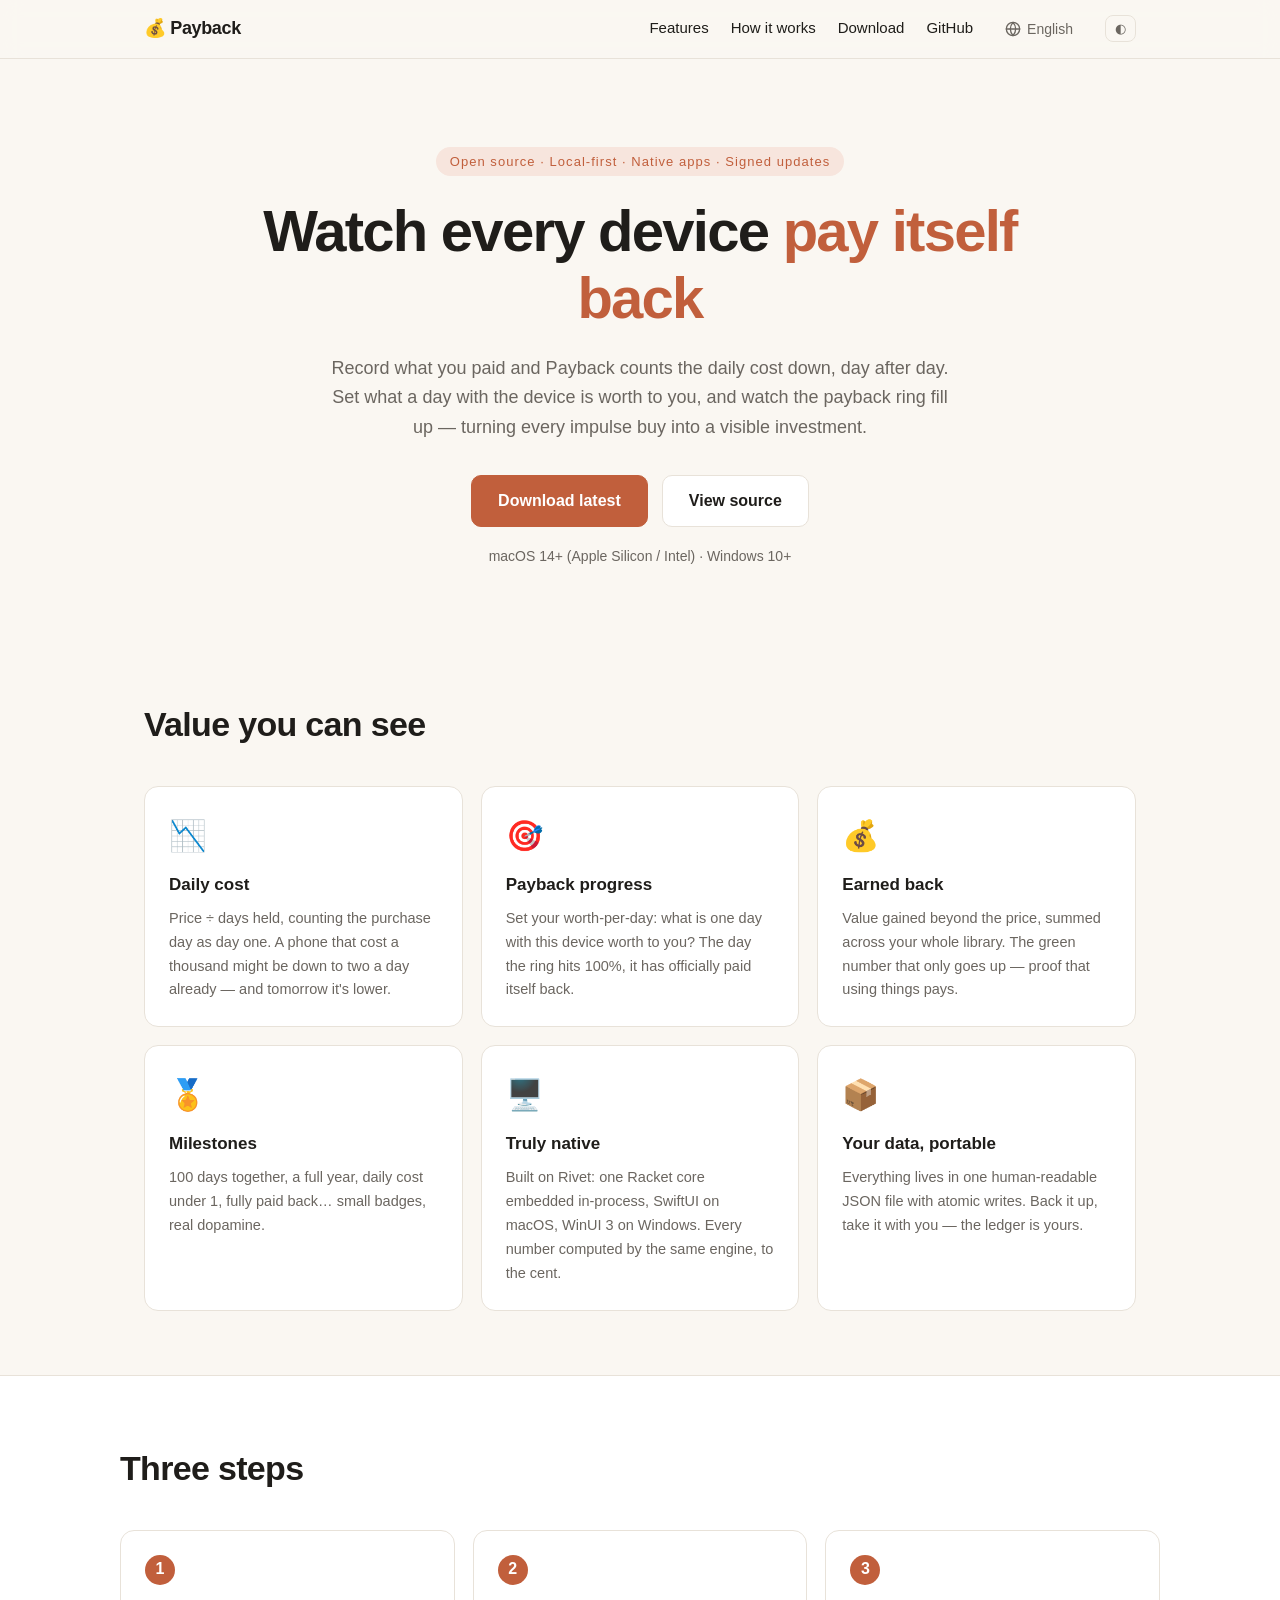
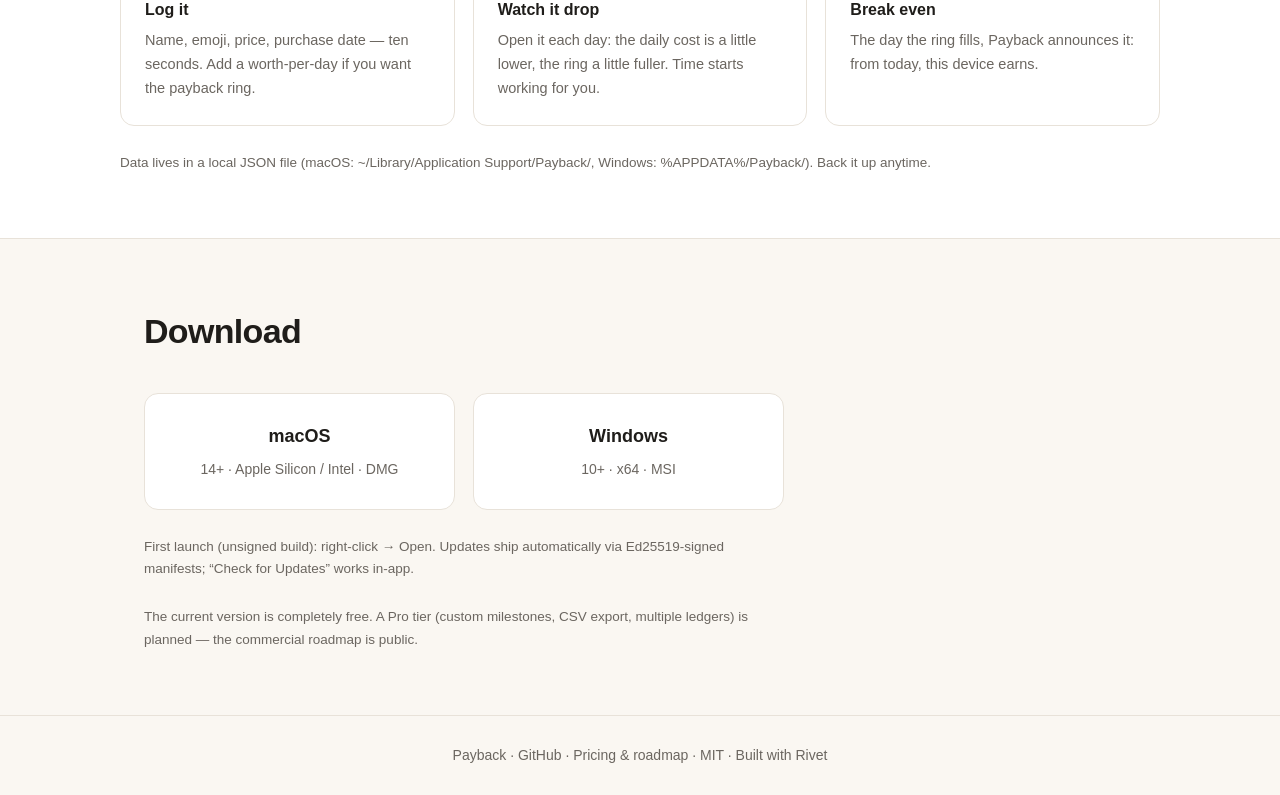
==== site/index.html @ 25729777 "Site: manual light/dark theme toggle with localStorage memory System preference remains the default " ====
<!DOCTYPE html>
<html lang="zh">
<head>
<meta charset="utf-8">
<meta name="viewport" content="width=device-width, initial-scale=1">
<title>Payback — 每一台设备，都在一天天回本</title>
<meta name="description" content="Payback: 记下购买价格，看着每日使用成本一天天降低；设定心理价位，看回本进度走满。macOS 与 Windows 原生应用。">
<script>
  (function () {
    var t = localStorage.getItem('payback-theme');
    if (!t) t = matchMedia('(prefers-color-scheme: dark)').matches ? 'dark' : 'light';
    document.documentElement.dataset.theme = t;
  })();
</script>
<link rel="stylesheet" href="styles.css">
</head>
<body>
<header class="nav">
  <div class="nav-inner">
    <a class="brand" href="#">Payback</a>
    <nav class="nav-links">
      <a href="#features" data-i18n="nav.features">功能</a>
      <a href="#how" data-i18n="nav.how">怎么用</a>
      <a href="#download" data-i18n="nav.download">下载</a>
      <a href="https://github.com/turinglambdaai/payback" data-i18n="nav.github">GitHub</a>
      <div class="lang-dropdown-wrapper">
        <button class="lang-btn" type="button" onclick="void 0" aria-label="Switch language">
          <svg width="16" height="16" viewBox="0 0 24 24" fill="none" stroke="currentColor" stroke-width="2" stroke-linecap="round" stroke-linejoin="round"><circle cx="12" cy="12" r="10"></circle><line x1="2" y1="12" x2="22" y2="12"></line><path d="M12 2a15.3 15.3 0 0 1 4 10 15.3 15.3 0 0 1-4 10 15.3 15.3 0 0 1-4-10 15.3 15.3 0 0 1 4-10z"></path></svg>
          <span id="current-lang-label">English</span>
        </button>
        <ul class="lang-menu">
          <li onclick="setLanguage('en')">English</li>
          <li onclick="setLanguage('zh')">简体中文</li>
        </ul>
      </div>
      <button class="theme-btn" id="theme-btn" type="button" aria-label="Toggle theme">◐</button>
    </nav>
  </div>
</header>

<main>
  <section class="hero">
    <p class="eyebrow" data-i18n="hero.eyebrow">开源 · 本地优先 · 原生应用 · 签名自动更新</p>
    <h1><span data-i18n="hero.h1a">每一台设备，</span><span class="accent" data-i18n="hero.h1b">都在一天天回本</span></h1>
    <p class="sub" data-i18n="hero.sub">记下购买价格，Payback 帮你算每日使用成本——一天比一天便宜。再设定「这台设备一天值多少钱」的心理价位，回本进度条就会一天天走满。把每一次剁手，都变成一笔看得见的投资。</p>
    <div class="hero-actions">
      <a class="btn btn-primary" href="https://github.com/turinglambdaai/payback/releases/latest" data-i18n="hero.download">下载最新版</a>
      <a class="btn" href="https://github.com/turinglambdaai/payback" data-i18n="hero.source">查看源码</a>
    </div>
    <p class="platforms" data-i18n="hero.platforms">macOS 14+（Apple Silicon / Intel）· Windows 10+</p>
  </section>

  <section id="features" class="section">
    <h2 data-i18n="features.title">越用越赚，看得见的数字</h2>
    <div class="grid">
      <div class="card">
        <div class="card-icon">📉</div>
        <h3 data-i18n="f1.title">每日成本</h3>
        <p data-i18n="f1.body">价格 ÷ 持有天数，购买当天就算第一天。买来一年的千元机，今天可能只要每天两块钱——而且明天更低。</p>
      </div>
      <div class="card">
        <div class="card-icon">🎯</div>
        <h3 data-i18n="f2.title">回本进度</h3>
        <p data-i18n="f2.body">设定你的心理价位：这台设备一天值多少钱？进度环走到 100% 的那一天，它就正式回本了。</p>
      </div>
      <div class="card">
        <div class="card-icon">💰</div>
        <h3 data-i18n="f3.title">已赚回</h3>
        <p data-i18n="f3.body">全部设备超出价格的价值加在一起。库房页面里这个绿色数字只增不减——越用越赚的直观证据。</p>
      </div>
      <div class="card">
        <div class="card-icon">🏅</div>
        <h3 data-i18n="f4.title">里程碑</h3>
        <p data-i18n="f4.body">百日纪念、陪伴一整年、日均低于 1 元、完全回本……小小的成就徽章，真实的 dopamine。</p>
      </div>
      <div class="card">
        <div class="card-icon">🖥️</div>
        <h3 data-i18n="f5.title">真原生</h3>
        <p data-i18n="f5.body">基于 Rivet：一份 Racket 核心嵌入进程内，macOS 是 SwiftUI，Windows 是 WinUI 3。所有数字一个引擎计算，分毫不差。</p>
      </div>
      <div class="card">
        <div class="card-icon">📦</div>
        <h3 data-i18n="f6.title">数据可带走</h3>
        <p data-i18n="f6.body">全部数据是一个人类可读的 JSON 文件，原子写入、随手备份。你的账本永远是你的。</p>
      </div>
    </div>
  </section>

  <section id="how" class="section alt">
    <h2 data-i18n="how.title">三步开始</h2>
    <div class="steps">
      <div class="step"><span class="step-num">1</span><h3 data-i18n="s1.title">记一笔</h3><p data-i18n="s1.body">设备名、emoji、价格、购买日期，十秒钟记完。想用回本进度就再填一个心理价位。</p></div>
      <div class="step"><span class="step-num">2</span><h3 data-i18n="s2.title">看着它降</h3><p data-i18n="s2.body">每天打开看一眼：每日成本又低了一点，进度环又走了一格。时间开始为你工作。</p></div>
      <div class="step"><span class="step-num">3</span><h3 data-i18n="s3.title">等它回本</h3><p data-i18n="s3.body">进度走满的那一刻，Payback 替你宣布：这台设备，从今天起每天都在赚。</p></div>
    </div>
    <p class="note" data-i18n="how.note">数据存在本机 JSON 文件里（macOS: ~/Library/Application Support/Payback/，Windows: %APPDATA%/Payback/），随时可以备份带走。</p>
  </section>

  <section id="download" class="section">
    <h2 data-i18n="download.title">下载</h2>
    <div class="dl-grid">
      <a class="dl-card" href="https://github.com/turinglambdaai/payback/releases/latest">
        <h3>macOS</h3>
        <p data-i18n="dl.mac">14+ · Apple Silicon / Intel · DMG</p>
      </a>
      <a class="dl-card" href="https://github.com/turinglambdaai/payback/releases/latest">
        <h3>Windows</h3>
        <p data-i18n="dl.win">10+ · x64 · MSI</p>
      </a>
    </div>
    <p class="note" data-i18n="download.note">首次启动（未公证构建）：右键 → 打开。更新通过 Ed25519 签名清单自动推送，应用内「检查更新」随时可用。</p>
    <p class="note pricing-note" data-i18n="download.pricing">当前版本完全免费。Pro 版（自定义里程碑、CSV 导出、多账本）规划中——<a href="https://github.com/turinglambdaai/payback/blob/main/PRICING.md">商业路径</a>公开可查。</p>
  </section>
</main>

<footer class="footer">
  <p>Payback · <a href="https://github.com/turinglambdaai/payback">GitHub</a> · <a href="https://github.com/turinglambdaai/payback/blob/main/PRICING.md" data-i18n="footer.pricing">定价与商业路径</a> · MIT · <span data-i18n="footer.built">基于 Rivet 构建</span></p>
</footer>

<script>
(function () {
  var zh = {
    "nav.features": "功能", "nav.how": "怎么用", "nav.download": "下载", "nav.github": "GitHub",
    "hero.eyebrow": "开源 · 本地优先 · 原生应用 · 签名自动更新",
    "hero.h1a": "每一台设备，", "hero.h1b": "都在一天天回本",
    "hero.sub": "记下购买价格，Payback 帮你算每日使用成本——一天比一天便宜。再设定「这台设备一天值多少钱」的心理价位，回本进度条就会一天天走满。把每一次剁手，都变成一笔看得见的投资。",
    "hero.download": "下载最新版", "hero.source": "查看源码",
    "hero.platforms": "macOS 14+（Apple Silicon / Intel）· Windows 10+",
    "features.title": "越用越赚，看得见的数字",
    "f1.title": "每日成本", "f1.body": "价格 ÷ 持有天数，购买当天就算第一天。买来一年的千元机，今天可能只要每天两块钱——而且明天更低。",
    "f2.title": "回本进度", "f2.body": "设定你的心理价位：这台设备一天值多少钱？进度环走到 100% 的那一天，它就正式回本了。",
    "f3.title": "已赚回", "f3.body": "全部设备超出价格的价值加在一起。库房页面里这个绿色数字只增不减——越用越赚的直观证据。",
    "f4.title": "里程碑", "f4.body": "百日纪念、陪伴一整年、日均低于 1 元、完全回本……小小的成就徽章，真实的 dopamine。",
    "f5.title": "真原生", "f5.body": "基于 Rivet：一份 Racket 核心嵌入进程内，macOS 是 SwiftUI，Windows 是 WinUI 3。所有数字一个引擎计算，分毫不差。",
    "f6.title": "数据可带走", "f6.body": "全部数据是一个人类可读的 JSON 文件，原子写入、随手备份。你的账本永远是你的。",
    "how.title": "三步开始",
    "s1.title": "记一笔", "s1.body": "设备名、emoji、价格、购买日期，十秒钟记完。想用回本进度就再填一个心理价位。",
    "s2.title": "看着它降", "s2.body": "每天打开看一眼：每日成本又低了一点，进度环又走了一格。时间开始为你工作。",
    "s3.title": "等它回本", "s3.body": "进度走满的那一刻，Payback 替你宣布：这台设备，从今天起每天都在赚。",
    "how.note": "数据存在本机 JSON 文件里（macOS: ~/Library/Application Support/Payback/，Windows: %APPDATA%/Payback/），随时可以备份带走。",
    "download.title": "下载",
    "dl.mac": "14+ · Apple Silicon / Intel · DMG",
    "dl.win": "10+ · x64 · MSI",
    "download.note": "首次启动（未公证构建）：右键 → 打开。更新通过 Ed25519 签名清单自动推送，应用内「检查更新」随时可用。",
    "download.pricing": "当前版本完全免费。Pro 版（自定义里程碑、CSV 导出、多账本）规划中——商业路径公开可查。",
    "footer.pricing": "定价与商业路径",
    "footer.built": "基于 Rivet 构建"
  };
  var en = {
    "nav.features": "Features", "nav.how": "How it works", "nav.download": "Download", "nav.github": "GitHub",
    "hero.eyebrow": "Open source · Local-first · Native apps · Signed updates",
    "hero.h1a": "Watch every device ", "hero.h1b": "pay itself back",
    "hero.sub": "Record what you paid and Payback counts the daily cost down, day after day. Set what a day with the device is worth to you, and watch the payback ring fill up — turning every impulse buy into a visible investment.",
    "hero.download": "Download latest", "hero.source": "View source",
    "hero.platforms": "macOS 14+ (Apple Silicon / Intel) · Windows 10+",
    "features.title": "Value you can see",
    "f1.title": "Daily cost", "f1.body": "Price ÷ days held, counting the purchase day as day one. A phone that cost a thousand might be down to two a day already — and tomorrow it's lower.",
    "f2.title": "Payback progress", "f2.body": "Set your worth-per-day: what is one day with this device worth to you? The day the ring hits 100%, it has officially paid itself back.",
    "f3.title": "Earned back", "f3.body": "Value gained beyond the price, summed across your whole library. The green number that only goes up — proof that using things pays.",
    "f4.title": "Milestones", "f4.body": "100 days together, a full year, daily cost under 1, fully paid back… small badges, real dopamine.",
    "f5.title": "Truly native", "f5.body": "Built on Rivet: one Racket core embedded in-process, SwiftUI on macOS, WinUI 3 on Windows. Every number computed by the same engine, to the cent.",
    "f6.title": "Your data, portable", "f6.body": "Everything lives in one human-readable JSON file with atomic writes. Back it up, take it with you — the ledger is yours.",
    "how.title": "Three steps",
    "s1.title": "Log it", "s1.body": "Name, emoji, price, purchase date — ten seconds. Add a worth-per-day if you want the payback ring.",
    "s2.title": "Watch it drop", "s2.body": "Open it each day: the daily cost is a little lower, the ring a little fuller. Time starts working for you.",
    "s3.title": "Break even", "s3.body": "The day the ring fills, Payback announces it: from today, this device earns.",
    "how.note": "Data lives in a local JSON file (macOS: ~/Library/Application Support/Payback/, Windows: %APPDATA%/Payback/). Back it up anytime.",
    "download.title": "Download",
    "dl.mac": "14+ · Apple Silicon / Intel · DMG",
    "dl.win": "10+ · x64 · MSI",
    "download.note": "First launch (unsigned build): right-click → Open. Updates ship automatically via Ed25519-signed manifests; “Check for Updates” works in-app.",
    "download.pricing": "The current version is completely free. A Pro tier (custom milestones, CSV export, multiple ledgers) is planned — the commercial roadmap is public.",
    "footer.pricing": "Pricing & roadmap",
    "footer.built": "Built with Rivet"
  };
  // language dropdown: unified family policy (explicit choice wins; otherwise browser locale)
  var LANGUAGE_OVERRIDE_KEY = "payback-lang-override-v2";
  var LANGUAGE_LEGACY_KEYS = ["payback-lang", "site-lang"];
  var current, isZh;

  function readLanguageOverride() {
    try {
      var v = localStorage.getItem(LANGUAGE_OVERRIDE_KEY);
      if (v !== "zh" && v !== "en") {
        for (var i = 0; i < LANGUAGE_LEGACY_KEYS.length; i++) {
          var legacy = localStorage.getItem(LANGUAGE_LEGACY_KEYS[i]);
          if (legacy === "zh" || legacy === "en") { v = legacy; try { localStorage.setItem(LANGUAGE_OVERRIDE_KEY, v); } catch (e) {} break; }
        }
      }
      return v === "zh" || v === "en" ? v : null;
    } catch (e) { return null; }
  }
  function detectBrowserLanguage() {
    var locale = (navigator.languages && navigator.languages[0]) || navigator.language || "";
    return String(locale).toLowerCase().indexOf("zh") === 0 ? "zh" : "en";
  }
  function apply(lang) {
    current = lang === "en" ? en : zh;
    isZh = lang === "zh";
    document.documentElement.lang = isZh ? "zh-CN" : "en";
    document.documentElement.setAttribute("data-language", lang);
    var nodes = document.querySelectorAll("[data-i18n]");
    for (var i = 0; i < nodes.length; i++) {
      var key = nodes[i].getAttribute("data-i18n");
      if (current[key]) nodes[i].textContent = current[key];
    }
    var label = document.getElementById("current-lang-label");
    if (label) label.textContent = isZh ? "简体中文" : "English";
  }
  window.setLanguage = function (lang) {
    if (lang !== "zh" && lang !== "en") return;
    try { localStorage.setItem(LANGUAGE_OVERRIDE_KEY, lang); } catch (e) {}
    apply(lang);
  };
  apply(readLanguageOverride() || detectBrowserLanguage());
  LANGUAGE_LEGACY_KEYS.forEach(function (k) { try { localStorage.removeItem(k); } catch (e) {} });
  window.addEventListener("languagechange", function () {
    if (!readLanguageOverride()) apply(detectBrowserLanguage());
  });
})();
</script>
<script>
  document.getElementById('theme-btn').addEventListener('click', function () {
    var next = document.documentElement.dataset.theme === 'dark' ? 'light' : 'dark';
    document.documentElement.dataset.theme = next;
    localStorage.setItem('payback-theme', next);
  });
</script>
</body>
</html>
---- site/styles.css ----
:root {
  --bg: #faf7f2;
  --surface: #ffffff;
  --ink: #1f1d1a;
  --muted: #6b6660;
  --line: #e8e2d9;
  --accent: #c15f3c;
  --accent-soft: #f7e5dd;
  --radius: 14px;
}

* { box-sizing: border-box; margin: 0; padding: 0; }

html { scroll-behavior: smooth; }

body {
  font-family: -apple-system, BlinkMacSystemFont, "Segoe UI", "PingFang SC",
    "Hiragino Sans GB", "Microsoft YaHei", sans-serif;
  background: var(--bg);
  color: var(--ink);
  line-height: 1.65;
}

a { color: inherit; text-decoration: none; }

.nav {
  position: sticky; top: 0; z-index: 10;
  background: rgba(250, 247, 242, 0.88);
  backdrop-filter: blur(10px);
  border-bottom: 1px solid var(--line);
}
.nav-inner {
  max-width: 1040px; margin: 0 auto; padding: 14px 24px;
  display: flex; align-items: center; justify-content: space-between;
}
.brand { font-weight: 700; font-size: 18px; letter-spacing: -0.02em; }
.brand::before { content: "💰 "; }
.nav-links { display: flex; align-items: center; gap: 22px; font-size: 15px; }
.nav-links a:hover { color: var(--accent); }
/* ---- language dropdown (family standard) ---- */
.lang-dropdown-wrapper { position: relative; }
.lang-btn { display: flex; align-items: center; gap: 6px; background: none; border: none; cursor: pointer; font-family: inherit; font-size: 14px; color: var(--muted); padding: 6px 10px; border-radius: 8px; transition: color .15s, background .15s; }
.lang-btn:hover { color: var(--accent); background: var(--accent-soft); }
.lang-menu { position: absolute; top: calc(100% + 6px); right: 0; background: var(--surface); border: 1px solid var(--line); border-radius: 10px; box-shadow: 0 12px 32px rgba(0, 0, 0, 0.12); padding: 6px; min-width: 132px; margin: 0; list-style: none; opacity: 0; visibility: hidden; transform: translateY(-4px); transition: opacity .18s, visibility .18s, transform .18s; z-index: 10000; }
.lang-dropdown-wrapper:hover .lang-menu, .lang-dropdown-wrapper:focus-within .lang-menu { opacity: 1; visibility: visible; transform: translateY(0); }
.lang-menu li { padding: 7px 12px; font-size: 14px; color: var(--ink); border-radius: 6px; cursor: pointer; transition: background .15s, color .15s; }
.lang-menu li:hover { background: var(--accent-soft); color: var(--accent); }

.hero { max-width: 820px; margin: 0 auto; padding: 88px 24px 64px; text-align: center; }
.eyebrow {
  display: inline-block; font-size: 13px; letter-spacing: 0.08em;
  color: var(--accent); background: var(--accent-soft);
  padding: 4px 14px; border-radius: 999px; margin-bottom: 22px;
}
.hero h1 { font-size: clamp(38px, 6vw, 58px); line-height: 1.15; letter-spacing: -0.03em; }
.hero .accent { color: var(--accent); }
.hero .sub { margin: 22px auto 0; max-width: 640px; font-size: 18px; color: var(--muted); }
.hero-actions { margin-top: 32px; display: flex; gap: 14px; justify-content: center; }
.btn {
  display: inline-block; padding: 12px 26px; border-radius: 10px;
  font-weight: 600; border: 1px solid var(--line); background: var(--surface);
  transition: transform 0.12s ease, box-shadow 0.12s ease;
}
.btn:hover { transform: translateY(-2px); box-shadow: 0 6px 18px rgba(31, 29, 26, 0.08); }
.btn-primary { background: var(--accent); border-color: var(--accent); color: #fff; }
.platforms { margin-top: 18px; font-size: 14px; color: var(--muted); }

.section { max-width: 1040px; margin: 0 auto; padding: 64px 24px; }
.section.alt {
  max-width: none; background: var(--surface);
  border-top: 1px solid var(--line); border-bottom: 1px solid var(--line);
}
.section.alt > * { max-width: 1040px; margin-left: auto; margin-right: auto; }
.section h2 { font-size: clamp(26px, 4vw, 34px); letter-spacing: -0.02em; margin-bottom: 34px; }

.grid { display: grid; grid-template-columns: repeat(auto-fit, minmax(280px, 1fr)); gap: 18px; }
.card {
  background: var(--surface); border: 1px solid var(--line);
  border-radius: var(--radius); padding: 24px;
  transition: transform 0.12s ease, box-shadow 0.12s ease;
}
.card:hover { transform: translateY(-3px); box-shadow: 0 8px 22px rgba(31, 29, 26, 0.07); }
.card-icon { font-size: 30px; margin-bottom: 10px; }
.card h3 { font-size: 17px; margin-bottom: 8px; }
.card p { font-size: 14.5px; color: var(--muted); }

.steps { display: grid; grid-template-columns: repeat(auto-fit, minmax(240px, 1fr)); gap: 18px; }
.step {
  background: var(--bg); border: 1px solid var(--line);
  border-radius: var(--radius); padding: 24px;
}
.step-num {
  display: inline-flex; align-items: center; justify-content: center;
  width: 30px; height: 30px; border-radius: 999px;
  background: var(--accent); color: #fff; font-weight: 700; margin-bottom: 12px;
}
.step h3 { font-size: 16px; margin-bottom: 6px; }
.step p { font-size: 14.5px; color: var(--muted); }

.note { margin-top: 26px; font-size: 13.5px; color: var(--muted); }

.dl-grid { display: grid; grid-template-columns: repeat(auto-fit, minmax(240px, 1fr)); gap: 18px; max-width: 640px; }
.dl-card {
  display: block; background: var(--surface); border: 1px solid var(--line);
  border-radius: var(--radius); padding: 28px; text-align: center;
  transition: transform 0.12s ease, box-shadow 0.12s ease, border-color 0.12s ease;
}
.dl-card:hover { transform: translateY(-3px); border-color: var(--accent); box-shadow: 0 8px 22px rgba(31, 29, 26, 0.07); }
.dl-card h3 { font-size: 18px; margin-bottom: 6px; }
.dl-card p { font-size: 14px; color: var(--muted); }
#download .note { max-width: 640px; }

.footer {
  border-top: 1px solid var(--line); padding: 28px 24px; text-align: center;
  font-size: 14px; color: var(--muted);
}
.footer a:hover { color: var(--accent); }

.pricing-note a { color: var(--accent); font-weight: 600; }
.pricing-note a:hover { text-decoration: underline; }

/* theme: data-theme is set by the inline head script — from localStorage
   when the user has picked manually, otherwise from the system preference.
   Explicit light overrides exist so a manual choice wins over the OS. */
:root[data-theme="dark"] {
  --bg: #1f1d1a;
  --surface: #2b2926;
  --ink: #f0ede8;
  --muted: #a8a29a;
  --line: #3a3835;
  --accent: #d97a55;
  --accent-soft: rgba(217, 122, 85, 0.16);
}
:root[data-theme="dark"] .nav { background: rgba(31, 29, 26, 0.88); }
:root[data-theme="dark"] .card,
:root[data-theme="dark"] .dl-card,
:root[data-theme="dark"] .step { background: var(--surface); }
:root[data-theme="dark"] .section.alt { background: #262421; }

:root[data-theme="light"] {
  --bg: #faf7f2;
  --surface: #ffffff;
  --ink: #1f1d1a;
  --muted: #6b6660;
  --line: #e8e2d9;
  --accent: #c15f3c;
  --accent-soft: #f7e5dd;
}
:root[data-theme="light"] .nav { background: rgba(250, 247, 242, 0.88); }
:root[data-theme="light"] .card,
:root[data-theme="light"] .dl-card,
:root[data-theme="light"] .step { background: var(--surface); }
:root[data-theme="light"] .section.alt { background: var(--surface); }

/* theme toggle button */
.theme-btn {
  border: 1px solid var(--line);
  background: transparent;
  color: var(--muted);
  border-radius: 8px;
  padding: 5px 9px;
  font-size: 13px;
  cursor: pointer;
}
.theme-btn:hover { background: var(--chip-bg, var(--accent-soft)); }
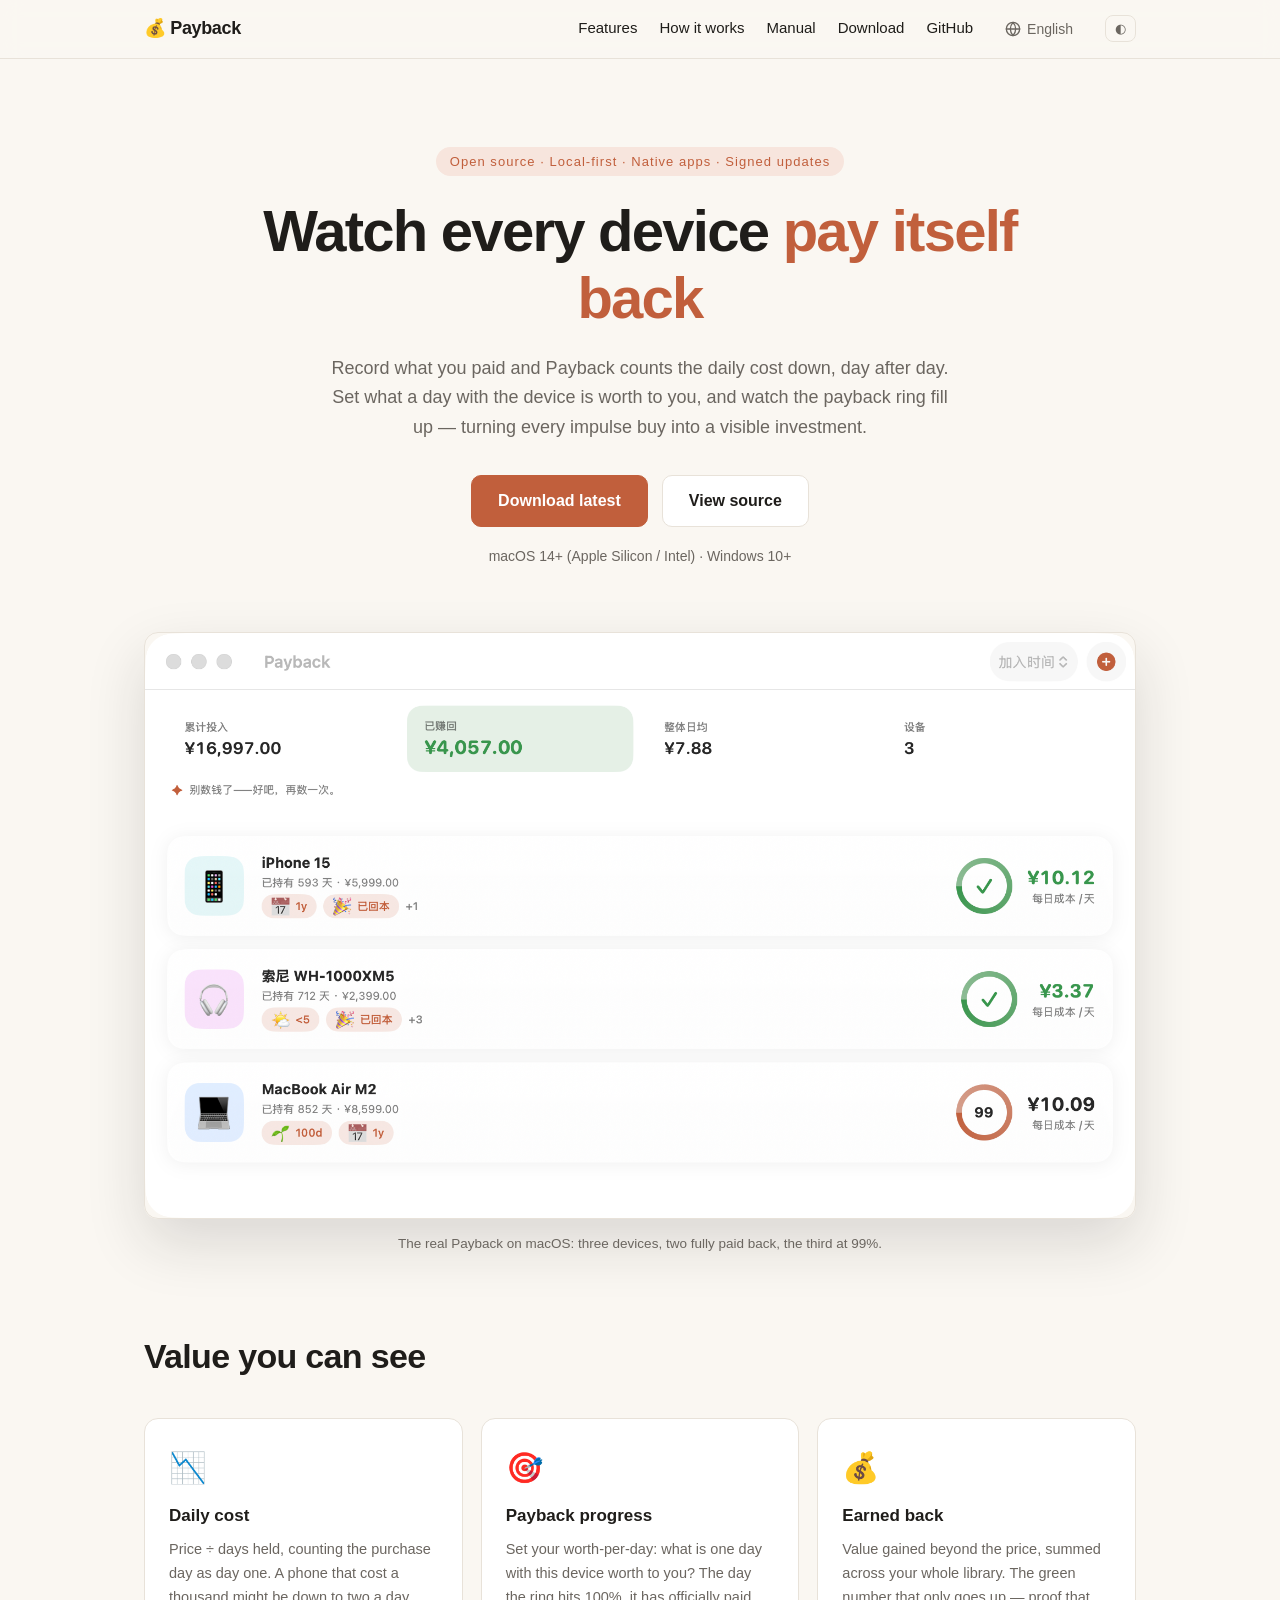
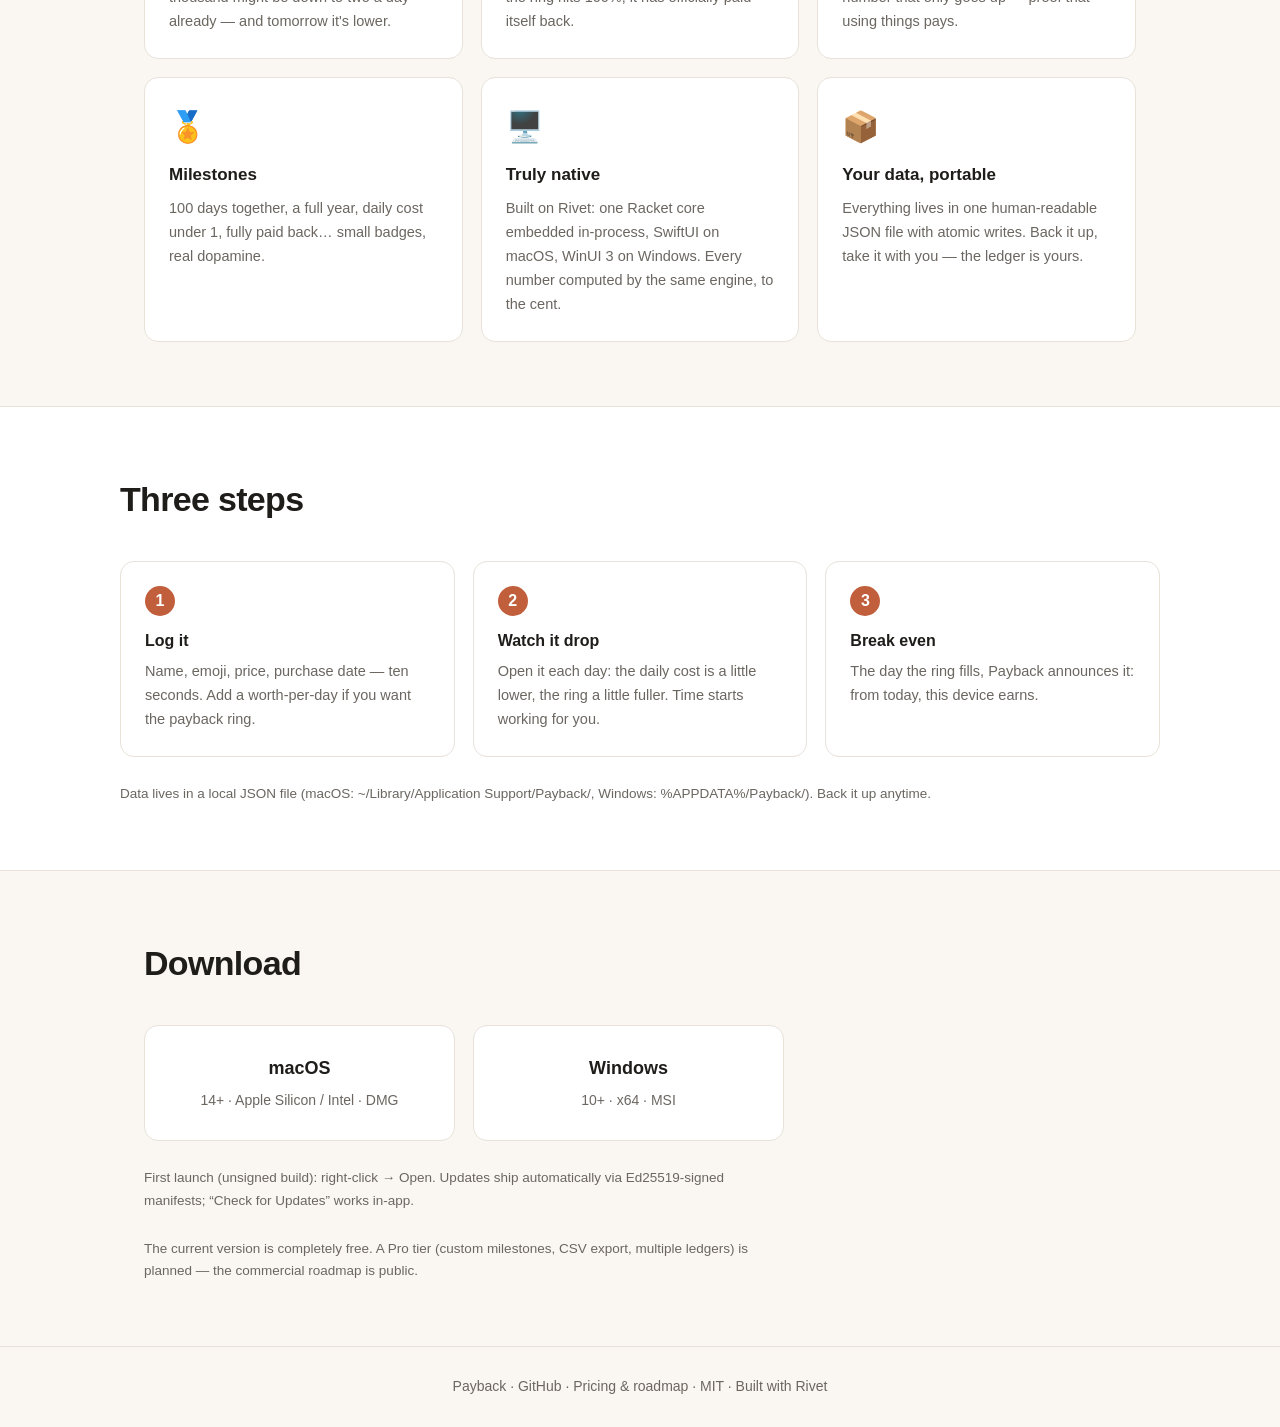
==== commit 582c348b: "Release: v1.6.4 — user manual and real screenshots on the site site/guide.html is a full bilingual (" ====
--- a/site/index.html
+++ b/site/index.html
@@ -21,6 +21,7 @@
     <nav class="nav-links">
       <a href="#features" data-i18n="nav.features">功能</a>
       <a href="#how" data-i18n="nav.how">怎么用</a>
+      <a href="guide.html" data-i18n="nav.guide">手册</a>
       <a href="#download" data-i18n="nav.download">下载</a>
       <a href="https://github.com/turinglambdaai/payback" data-i18n="nav.github">GitHub</a>
       <div class="lang-dropdown-wrapper">
@@ -50,6 +51,13 @@
     <p class="platforms" data-i18n="hero.platforms">macOS 14+（Apple Silicon / Intel）· Windows 10+</p>
   </section>
 
+  <section class="shot-section">
+    <figure>
+      <img src="img/payback-main-light.png" alt="Payback 主窗口（macOS）：累计投入、已赚回、整体日均与设备列表" loading="lazy">
+      <figcaption data-i18n="shot.caption">真实的 Payback（macOS）：三台设备，两台已回本，第三台进度 99%。</figcaption>
+    </figure>
+  </section>
+
   <section id="features" class="section">
     <h2 data-i18n="features.title">越用越赚，看得见的数字</h2>
     <div class="grid">
@@ -120,7 +128,8 @@
 <script>
 (function () {
   var zh = {
-    "nav.features": "功能", "nav.how": "怎么用", "nav.download": "下载", "nav.github": "GitHub",
+    "nav.features": "功能", "nav.how": "怎么用", "nav.guide": "手册", "nav.download": "下载", "nav.github": "GitHub",
+    "shot.caption": "真实的 Payback（macOS）：三台设备，两台已回本，第三台进度 99%。",
     "hero.eyebrow": "开源 · 本地优先 · 原生应用 · 签名自动更新",
     "hero.h1a": "每一台设备，", "hero.h1b": "都在一天天回本",
     "hero.sub": "记下购买价格，Payback 帮你算每日使用成本——一天比一天便宜。再设定「这台设备一天值多少钱」的心理价位，回本进度条就会一天天走满。把每一次剁手，都变成一笔看得见的投资。",
@@ -147,7 +156,8 @@
     "footer.built": "基于 Rivet 构建"
   };
   var en = {
-    "nav.features": "Features", "nav.how": "How it works", "nav.download": "Download", "nav.github": "GitHub",
+    "nav.features": "Features", "nav.how": "How it works", "nav.guide": "Manual", "nav.download": "Download", "nav.github": "GitHub",
+    "shot.caption": "The real Payback on macOS: three devices, two fully paid back, the third at 99%.",
     "hero.eyebrow": "Open source · Local-first · Native apps · Signed updates",
     "hero.h1a": "Watch every device ", "hero.h1b": "pay itself back",
     "hero.sub": "Record what you paid and Payback counts the daily cost down, day after day. Set what a day with the device is worth to you, and watch the payback ring fill up — turning every impulse buy into a visible investment.",
--- a/site/styles.css
+++ b/site/styles.css
@@ -163,3 +163,82 @@
   cursor: pointer;
 }
 .theme-btn:hover { background: var(--chip-bg, var(--accent-soft)); }
+
+/* ---- user manual (guide.html) ---- */
+.manual-hero { max-width: 820px; margin: 0 auto; padding: 72px 24px 32px; text-align: center; }
+.manual-hero h1 { font-size: clamp(32px, 5vw, 46px); letter-spacing: -0.03em; }
+.manual-hero .lead { margin-top: 14px; font-size: 17px; color: var(--muted); }
+
+.manual-layout {
+  max-width: 1040px; margin: 0 auto; padding: 16px 24px 72px;
+  display: grid; grid-template-columns: 210px 1fr; gap: 40px; align-items: start;
+}
+.manual-toc { position: sticky; top: 74px; display: flex; flex-direction: column; gap: 4px; }
+.manual-toc-group {
+  font-size: 12px; letter-spacing: 0.08em; text-transform: uppercase;
+  color: var(--muted); margin: 18px 0 4px; padding-left: 12px;
+}
+.manual-toc-group:first-child { margin-top: 0; }
+.manual-toc a {
+  font-size: 14px; color: var(--muted); padding: 5px 12px;
+  border-left: 2px solid var(--line); transition: color .15s, border-color .15s;
+}
+.manual-toc a:hover { color: var(--accent); }
+.manual-toc a.active { color: var(--accent); border-left-color: var(--accent); }
+@media (max-width: 860px) {
+  .manual-layout { grid-template-columns: 1fr; }
+  .manual-toc { display: none; }
+}
+
+.manual-section { padding: 34px 0 10px; }
+.manual-section + .manual-section { border-top: 1px solid var(--line); }
+.manual-h2 { font-size: 24px; letter-spacing: -0.02em; margin-bottom: 16px; display: flex; align-items: center; gap: 10px; }
+.h2-emoji { font-size: 22px; }
+.manual-h3 { font-size: 17px; margin: 22px 0 10px; }
+.manual-section p { margin-bottom: 12px; color: var(--ink); }
+.manual-section p.muted, .manual-hint { font-size: 13.5px; color: var(--muted); }
+.manual-section ol, .manual-section ul { padding-left: 22px; margin: 0 0 14px; }
+.manual-section li { margin-bottom: 10px; }
+.manual-section code {
+  font-family: ui-monospace, SFMono-Regular, Menlo, Consolas, monospace;
+  font-size: 0.86em; background: var(--accent-soft); color: var(--accent);
+  padding: 1px 6px; border-radius: 6px;
+}
+.manual-section strong { font-weight: 700; }
+
+.manual-shot {
+  display: block; width: 100%; margin: 18px 0 8px;
+  border: 1px solid var(--line); border-radius: 12px;
+  box-shadow: 0 14px 34px rgba(31, 29, 26, 0.10);
+}
+.manual-hint { margin: 0 0 12px; }
+
+.manual-table { width: 100%; border-collapse: collapse; margin: 12px 0 16px; font-size: 14.5px; }
+.manual-table th, .manual-table td { text-align: left; padding: 9px 12px; border-bottom: 1px solid var(--line); vertical-align: top; }
+.manual-table th { font-size: 13px; letter-spacing: 0.04em; color: var(--muted); font-weight: 600; }
+.manual-table td:first-child { white-space: nowrap; }
+
+.callout {
+  display: flex; gap: 10px; align-items: flex-start;
+  background: var(--accent-soft); border-radius: 12px;
+  padding: 14px 16px; margin: 14px 0 16px; font-size: 14.5px;
+}
+.callout-title { font-weight: 700; white-space: nowrap; }
+
+.faq-item { padding: 14px 0; border-bottom: 1px solid var(--line); }
+.faq-item:last-child { border-bottom: none; }
+.faq-q { font-weight: 700; font-size: 15.5px; margin-bottom: 6px; }
+.faq-a { font-size: 14.5px; color: var(--muted); margin: 0; }
+.faq-a code { font-size: 0.9em; }
+
+/* shot strip on the landing page */
+.shot-section { max-width: 1040px; margin: 0 auto; padding: 0 24px 8px; text-align: center; }
+.shot-section img {
+  display: block; width: 100%;
+  border: 1px solid var(--line); border-radius: 14px;
+  box-shadow: 0 24px 60px rgba(31, 29, 26, 0.14);
+}
+.shot-section figcaption { margin-top: 14px; font-size: 13.5px; color: var(--muted); }
+:root[data-theme="dark"] .manual-shot,
+:root[data-theme="dark"] .shot-section img { box-shadow: 0 14px 34px rgba(0, 0, 0, 0.45); }
+:root[data-theme="dark"] .manual-table th { color: var(--muted); }
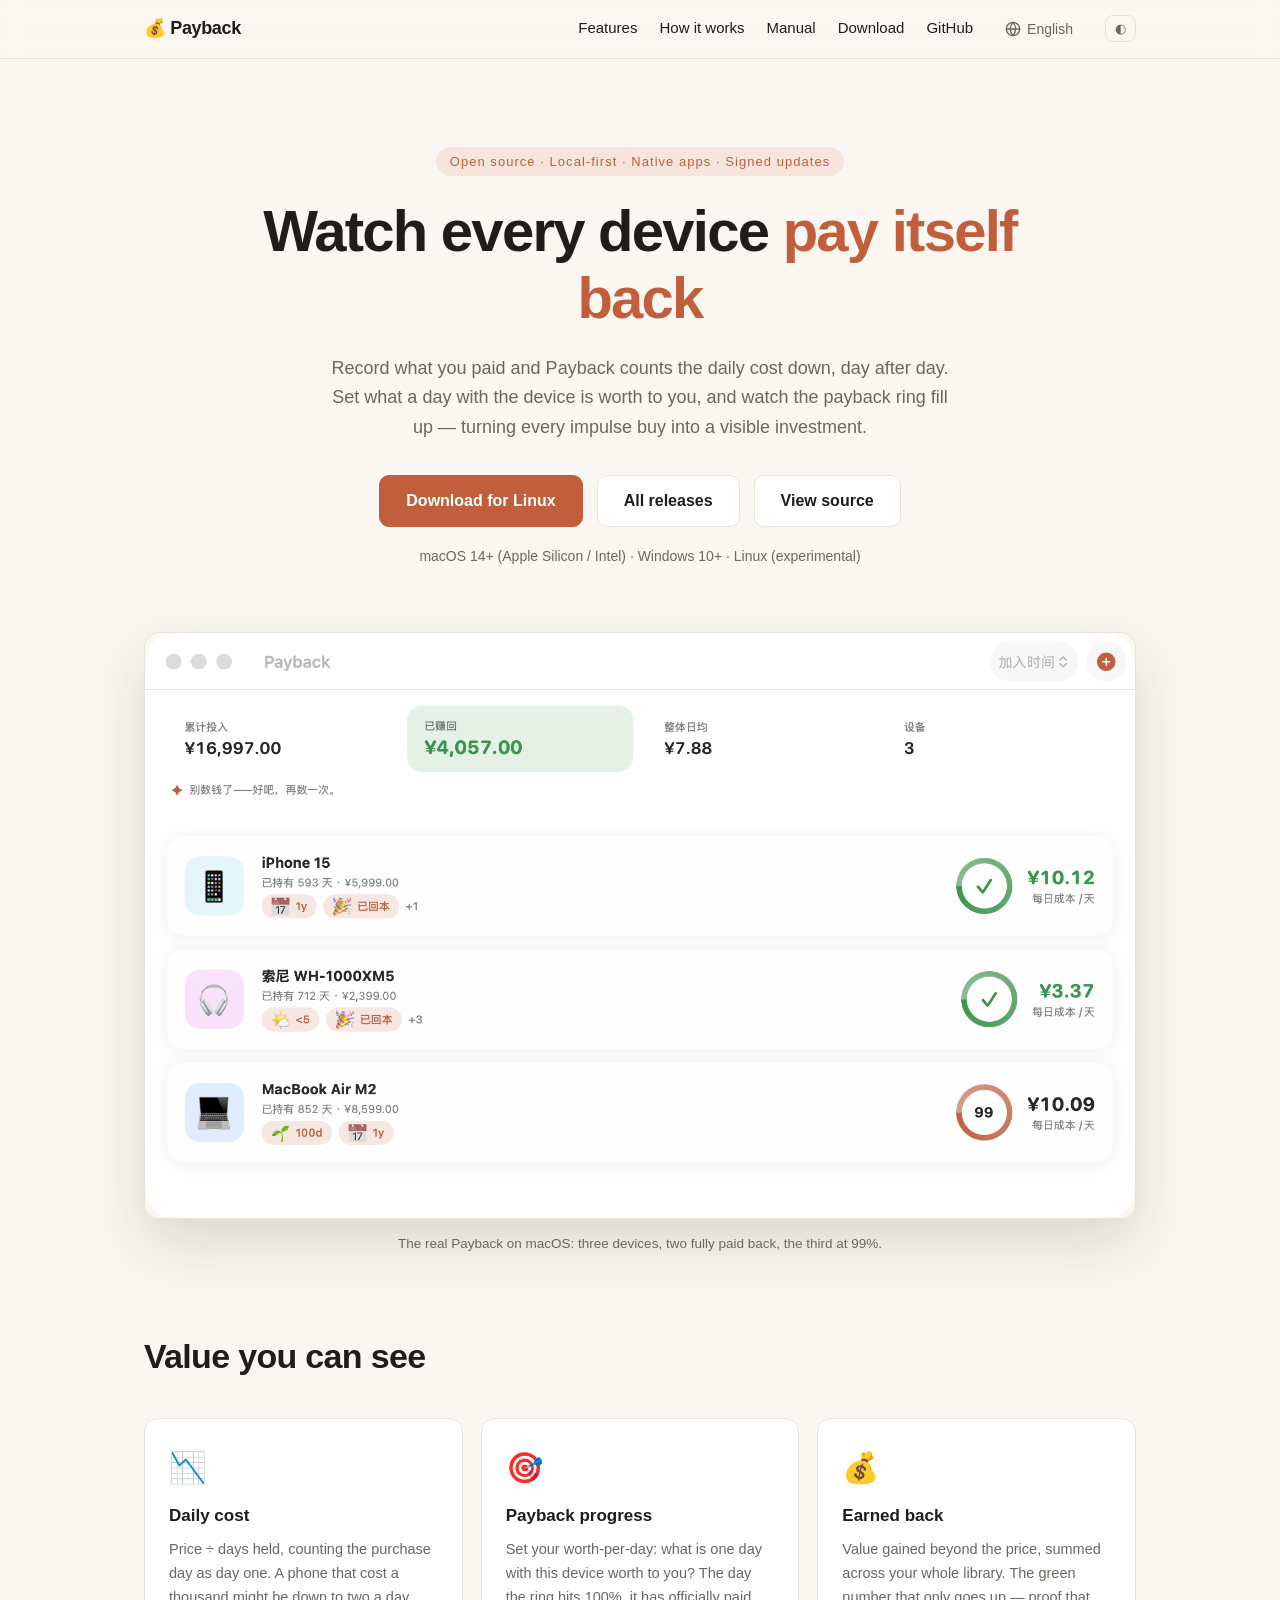
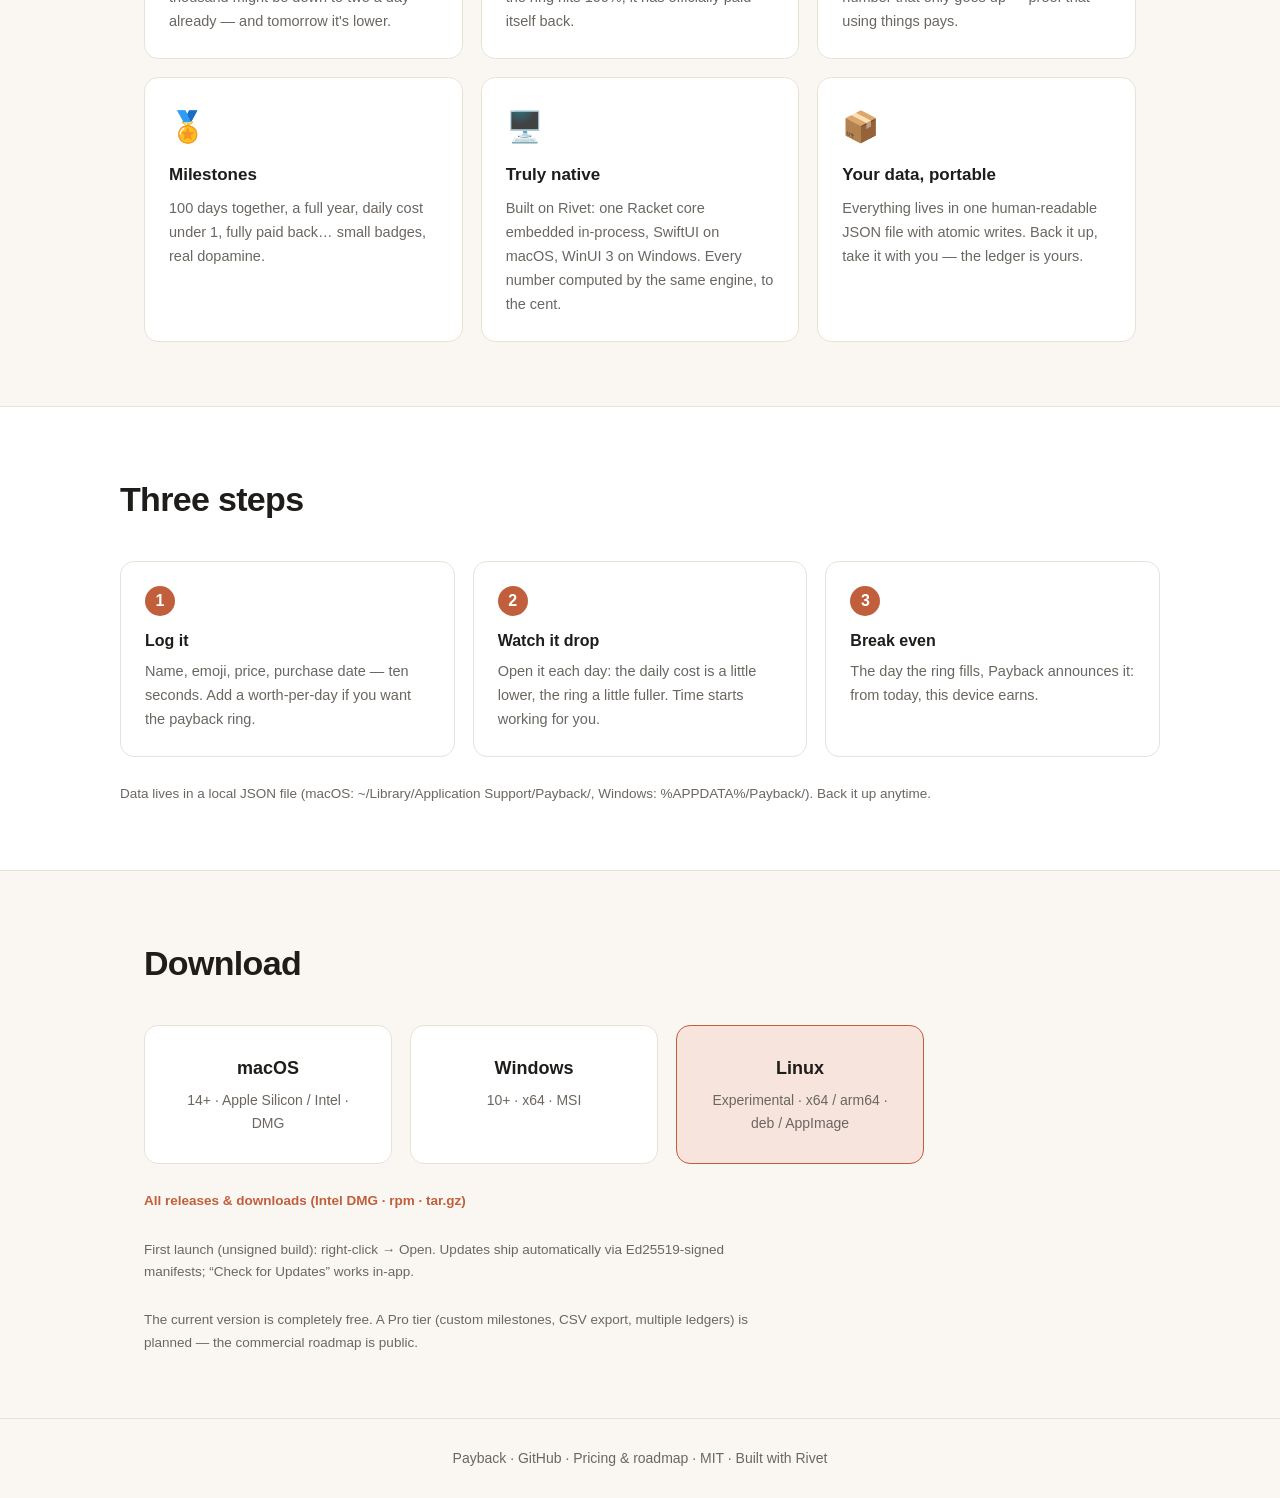
==== commit 31b46368: "Direct-download standard: stable release aliases + site direct links - release.yml: publish job now " ====
--- a/site/index.html
+++ b/site/index.html
@@ -45,10 +45,11 @@
     <h1><span data-i18n="hero.h1a">每一台设备，</span><span class="accent" data-i18n="hero.h1b">都在一天天回本</span></h1>
     <p class="sub" data-i18n="hero.sub">记下购买价格，Payback 帮你算每日使用成本——一天比一天便宜。再设定「这台设备一天值多少钱」的心理价位，回本进度条就会一天天走满。把每一次剁手，都变成一笔看得见的投资。</p>
     <div class="hero-actions">
-      <a class="btn btn-primary" href="https://github.com/turinglambdaai/payback/releases/latest" data-i18n="hero.download">下载最新版</a>
+      <a class="btn btn-primary" href="https://github.com/turinglambdaai/payback/releases/latest/download/payback-macos-arm64.dmg" data-i18n="hero.download-mac">下载 macOS 版</a>
+      <a class="btn" href="https://github.com/turinglambdaai/payback/releases" data-i18n="hero.all-releases">全部版本</a>
       <a class="btn" href="https://github.com/turinglambdaai/payback" data-i18n="hero.source">查看源码</a>
     </div>
-    <p class="platforms" data-i18n="hero.platforms">macOS 14+（Apple Silicon / Intel）· Windows 10+</p>
+    <p class="platforms" data-i18n="hero.platforms">macOS 14+（Apple Silicon / Intel）· Windows 10+ · Linux（实验性）</p>
   </section>
 
   <section class="shot-section">
@@ -107,15 +108,20 @@
   <section id="download" class="section">
     <h2 data-i18n="download.title">下载</h2>
     <div class="dl-grid">
-      <a class="dl-card" href="https://github.com/turinglambdaai/payback/releases/latest">
+      <a class="dl-card" id="dl-mac" href="https://github.com/turinglambdaai/payback/releases/latest/download/payback-macos-arm64.dmg">
         <h3>macOS</h3>
         <p data-i18n="dl.mac">14+ · Apple Silicon / Intel · DMG</p>
       </a>
-      <a class="dl-card" href="https://github.com/turinglambdaai/payback/releases/latest">
+      <a class="dl-card" id="dl-win" href="https://github.com/turinglambdaai/payback/releases/latest/download/payback-windows-x64.msi">
         <h3>Windows</h3>
         <p data-i18n="dl.win">10+ · x64 · MSI</p>
       </a>
-    </div>
+      <a class="dl-card" id="dl-linux" href="https://github.com/turinglambdaai/payback/releases/latest/download/payback-linux-x64.AppImage">
+        <h3>Linux</h3>
+        <p data-i18n="dl.linux">实验性 · x64 / arm64 · deb / AppImage</p>
+      </a>
+    </div>
+    <p class="note"><a class="dl-all" href="https://github.com/turinglambdaai/payback/releases" data-i18n="download.all-releases">全部版本与历史下载（Intel DMG · rpm · tar.gz）</a></p>
     <p class="note" data-i18n="download.note">首次启动（未公证构建）：右键 → 打开。更新通过 Ed25519 签名清单自动推送，应用内「检查更新」随时可用。</p>
     <p class="note pricing-note" data-i18n="download.pricing">当前版本完全免费。Pro 版（自定义里程碑、CSV 导出、多账本）规划中——<a href="https://github.com/turinglambdaai/payback/blob/main/PRICING.md">商业路径</a>公开可查。</p>
   </section>
@@ -125,6 +131,49 @@
   <p>Payback · <a href="https://github.com/turinglambdaai/payback">GitHub</a> · <a href="https://github.com/turinglambdaai/payback/blob/main/PRICING.md" data-i18n="footer.pricing">定价与商业路径</a> · MIT · <span data-i18n="footer.built">基于 Rivet 构建</span></p>
 </footer>
 
+<script>
+  // Platform-aware direct downloads (family standard): point the hero CTA
+  // and the visitor's OS download card at the stable versionless alias,
+  // highlight that card, and switch i18n keys before the language pass
+  // below runs, so the labels match too.
+  (function () {
+    var BASE = 'https://github.com/turinglambdaai/payback/releases/latest/download/';
+    var ua = navigator.userAgent;
+    var os = /Windows/i.test(ua) ? 'win' : (/Mac|iPhone|iPad/i.test(ua) ? 'mac' : (/Linux|X11/i.test(ua) ? 'linux' : 'mac'));
+    // Linux UAs reveal ARM; macOS UAs do not (frozen at "Intel Mac OS X
+    // 10_15"), so mac defaults to the Apple Silicon build (the majority);
+    // Chromium refines below.
+    var arch = os === 'linux' && /aarch64|arm/i.test(ua) ? 'arm64' : (os === 'linux' ? 'x64' : 'arm64');
+    var file = {
+      mac: 'payback-macos-' + arch + '.dmg',
+      win: 'payback-windows-x64.msi',
+      linux: 'payback-linux-' + arch + '.AppImage'
+    }[os];
+    var url = BASE + file;
+    var suffix = { mac: 'mac', win: 'win', linux: 'linux' }[os];
+    document.querySelectorAll('a[data-i18n="hero.download-mac"]').forEach(function (a) {
+      a.href = url;
+      a.setAttribute('data-i18n', 'hero.download-' + suffix);
+    });
+    var card = document.getElementById('dl-' + suffix);
+    if (card) {
+      card.href = url;
+      card.classList.add('dl-current');
+    }
+    // Chromium exposes the real CPU arch; refine mac/linux picks when it
+    // does (Safari users keep the default and can find the Intel dmg
+    // under "All releases").
+    if (navigator.userAgentData && navigator.userAgentData.getHighEntropyValues) {
+      navigator.userAgentData.getHighEntropyValues(['architecture', 'platform']).then(function (h) {
+        if (!h || /Windows/i.test(h.platform || '')) return; // windows ships x64-only
+        var a = h.architecture === 'arm' ? 'arm64' : (h.architecture === 'x86' ? 'x64' : null);
+        if (!a || a === arch) return;
+        var f = os === 'mac' ? 'payback-macos-' + a + '.dmg' : 'payback-linux-' + a + '.AppImage';
+        document.querySelectorAll('a[href="' + url + '"]').forEach(function (x) { x.href = BASE + f; });
+      }).catch(function () {});
+    }
+  })();
+</script>
 <script>
 (function () {
   var zh = {
@@ -133,8 +182,9 @@
     "hero.eyebrow": "开源 · 本地优先 · 原生应用 · 签名自动更新",
     "hero.h1a": "每一台设备，", "hero.h1b": "都在一天天回本",
     "hero.sub": "记下购买价格，Payback 帮你算每日使用成本——一天比一天便宜。再设定「这台设备一天值多少钱」的心理价位，回本进度条就会一天天走满。把每一次剁手，都变成一笔看得见的投资。",
-    "hero.download": "下载最新版", "hero.source": "查看源码",
-    "hero.platforms": "macOS 14+（Apple Silicon / Intel）· Windows 10+",
+    "hero.download-mac": "下载 macOS 版", "hero.download-win": "下载 Windows 版", "hero.download-linux": "下载 Linux 版",
+    "hero.all-releases": "全部版本", "hero.source": "查看源码",
+    "hero.platforms": "macOS 14+（Apple Silicon / Intel）· Windows 10+ · Linux（实验性）",
     "features.title": "越用越赚，看得见的数字",
     "f1.title": "每日成本", "f1.body": "价格 ÷ 持有天数，购买当天就算第一天。买来一年的千元机，今天可能只要每天两块钱——而且明天更低。",
     "f2.title": "回本进度", "f2.body": "设定你的心理价位：这台设备一天值多少钱？进度环走到 100% 的那一天，它就正式回本了。",
@@ -150,6 +200,8 @@
     "download.title": "下载",
     "dl.mac": "14+ · Apple Silicon / Intel · DMG",
     "dl.win": "10+ · x64 · MSI",
+    "dl.linux": "实验性 · x64 / arm64 · deb / AppImage",
+    "download.all-releases": "全部版本与历史下载（Intel DMG · rpm · tar.gz）",
     "download.note": "首次启动（未公证构建）：右键 → 打开。更新通过 Ed25519 签名清单自动推送，应用内「检查更新」随时可用。",
     "download.pricing": "当前版本完全免费。Pro 版（自定义里程碑、CSV 导出、多账本）规划中——商业路径公开可查。",
     "footer.pricing": "定价与商业路径",
@@ -161,8 +213,9 @@
     "hero.eyebrow": "Open source · Local-first · Native apps · Signed updates",
     "hero.h1a": "Watch every device ", "hero.h1b": "pay itself back",
     "hero.sub": "Record what you paid and Payback counts the daily cost down, day after day. Set what a day with the device is worth to you, and watch the payback ring fill up — turning every impulse buy into a visible investment.",
-    "hero.download": "Download latest", "hero.source": "View source",
-    "hero.platforms": "macOS 14+ (Apple Silicon / Intel) · Windows 10+",
+    "hero.download-mac": "Download for macOS", "hero.download-win": "Download for Windows", "hero.download-linux": "Download for Linux",
+    "hero.all-releases": "All releases", "hero.source": "View source",
+    "hero.platforms": "macOS 14+ (Apple Silicon / Intel) · Windows 10+ · Linux (experimental)",
     "features.title": "Value you can see",
     "f1.title": "Daily cost", "f1.body": "Price ÷ days held, counting the purchase day as day one. A phone that cost a thousand might be down to two a day already — and tomorrow it's lower.",
     "f2.title": "Payback progress", "f2.body": "Set your worth-per-day: what is one day with this device worth to you? The day the ring hits 100%, it has officially paid itself back.",
@@ -178,6 +231,8 @@
     "download.title": "Download",
     "dl.mac": "14+ · Apple Silicon / Intel · DMG",
     "dl.win": "10+ · x64 · MSI",
+    "dl.linux": "Experimental · x64 / arm64 · deb / AppImage",
+    "download.all-releases": "All releases & downloads (Intel DMG · rpm · tar.gz)",
     "download.note": "First launch (unsigned build): right-click → Open. Updates ship automatically via Ed25519-signed manifests; “Check for Updates” works in-app.",
     "download.pricing": "The current version is completely free. A Pro tier (custom milestones, CSV export, multiple ledgers) is planned — the commercial roadmap is public.",
     "footer.pricing": "Pricing & roadmap",
--- a/site/styles.css
+++ b/site/styles.css
@@ -99,16 +99,23 @@
 
 .note { margin-top: 26px; font-size: 13.5px; color: var(--muted); }
 
-.dl-grid { display: grid; grid-template-columns: repeat(auto-fit, minmax(240px, 1fr)); gap: 18px; max-width: 640px; }
+.dl-grid { display: grid; grid-template-columns: repeat(auto-fit, minmax(240px, 1fr)); gap: 18px; max-width: 780px; }
 .dl-card {
   display: block; background: var(--surface); border: 1px solid var(--line);
   border-radius: var(--radius); padding: 28px; text-align: center;
   transition: transform 0.12s ease, box-shadow 0.12s ease, border-color 0.12s ease;
 }
 .dl-card:hover { transform: translateY(-3px); border-color: var(--accent); box-shadow: 0 8px 22px rgba(31, 29, 26, 0.07); }
+.dl-card.dl-current { border-color: var(--accent); }
+/* the themed .dl-card background rules out-specify .dl-card.dl-current,
+   so the tint is re-declared per theme */
+:root[data-theme="dark"] .dl-card.dl-current { background: var(--accent-soft); }
+:root[data-theme="light"] .dl-card.dl-current { background: var(--accent-soft); }
 .dl-card h3 { font-size: 18px; margin-bottom: 6px; }
 .dl-card p { font-size: 14px; color: var(--muted); }
 #download .note { max-width: 640px; }
+.dl-all { color: var(--accent); font-weight: 600; }
+.dl-all:hover { text-decoration: underline; }
 
 .footer {
   border-top: 1px solid var(--line); padding: 28px 24px; text-align: center;
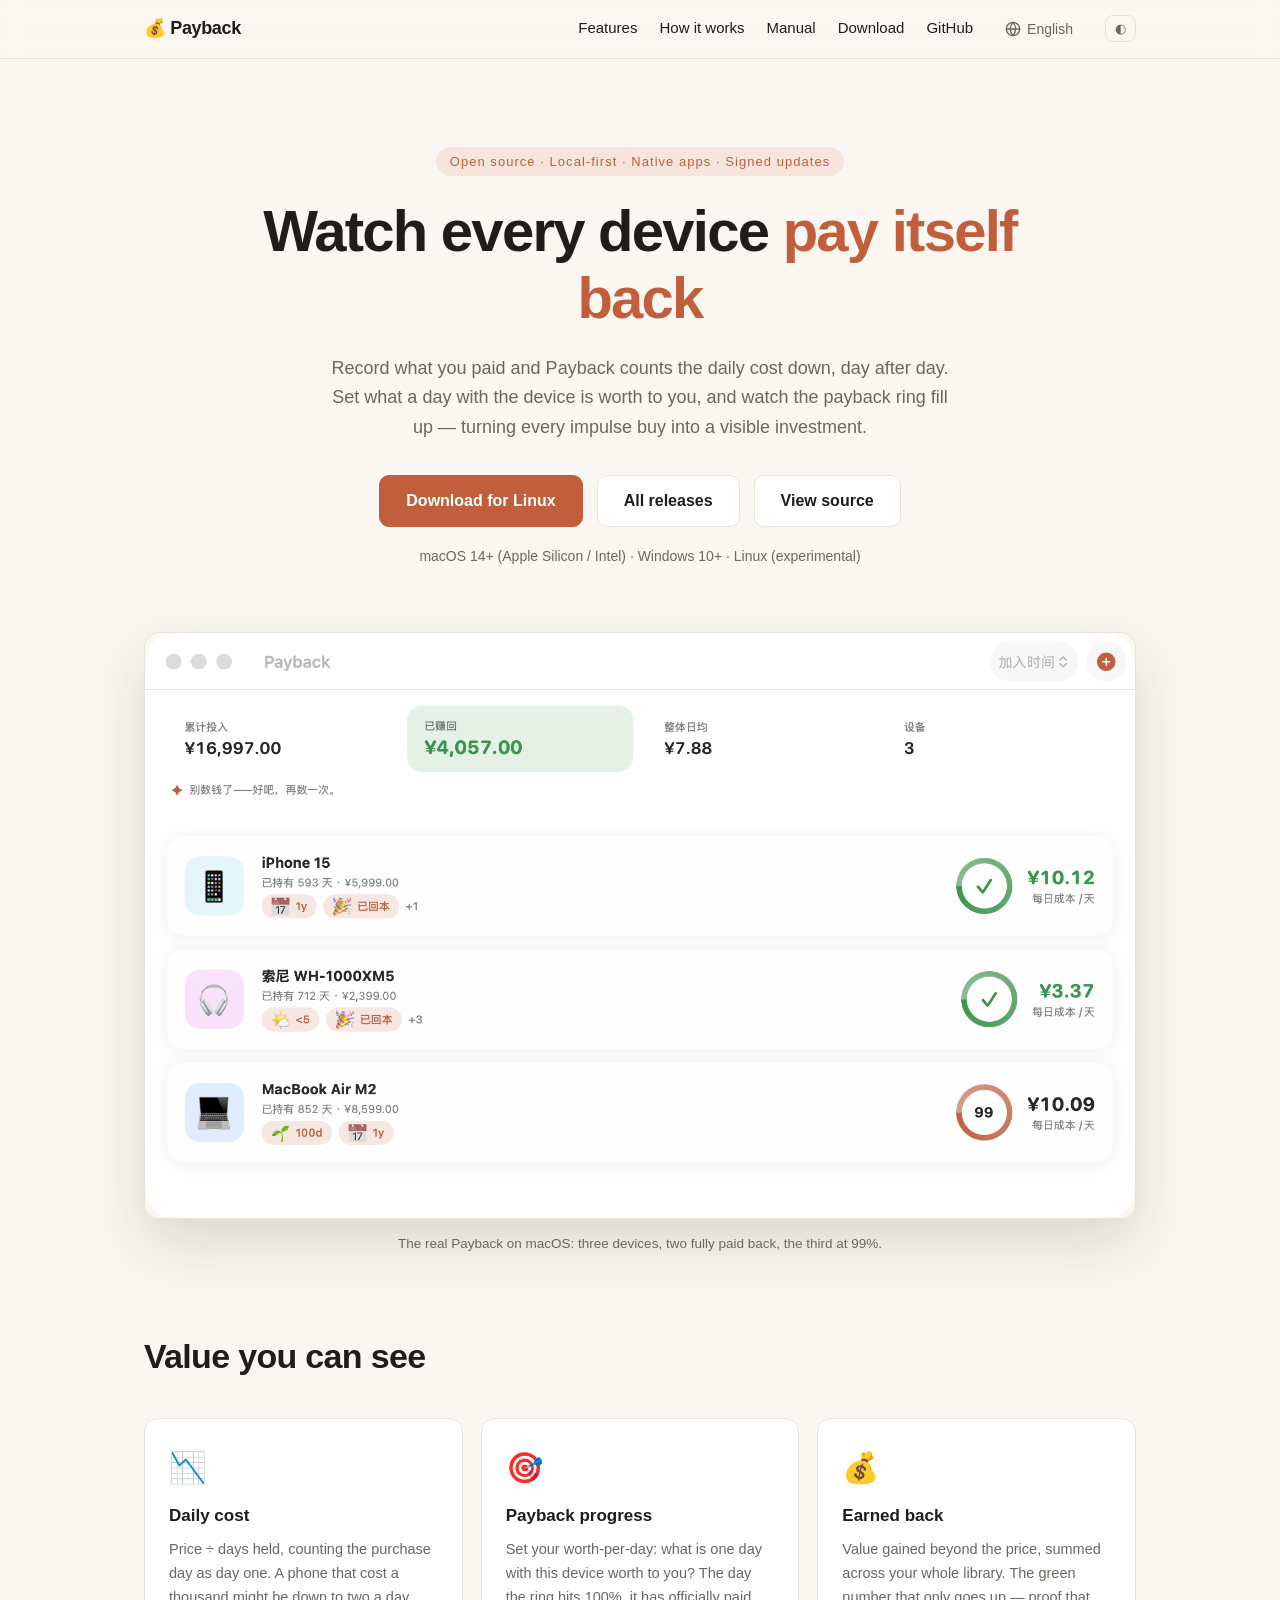
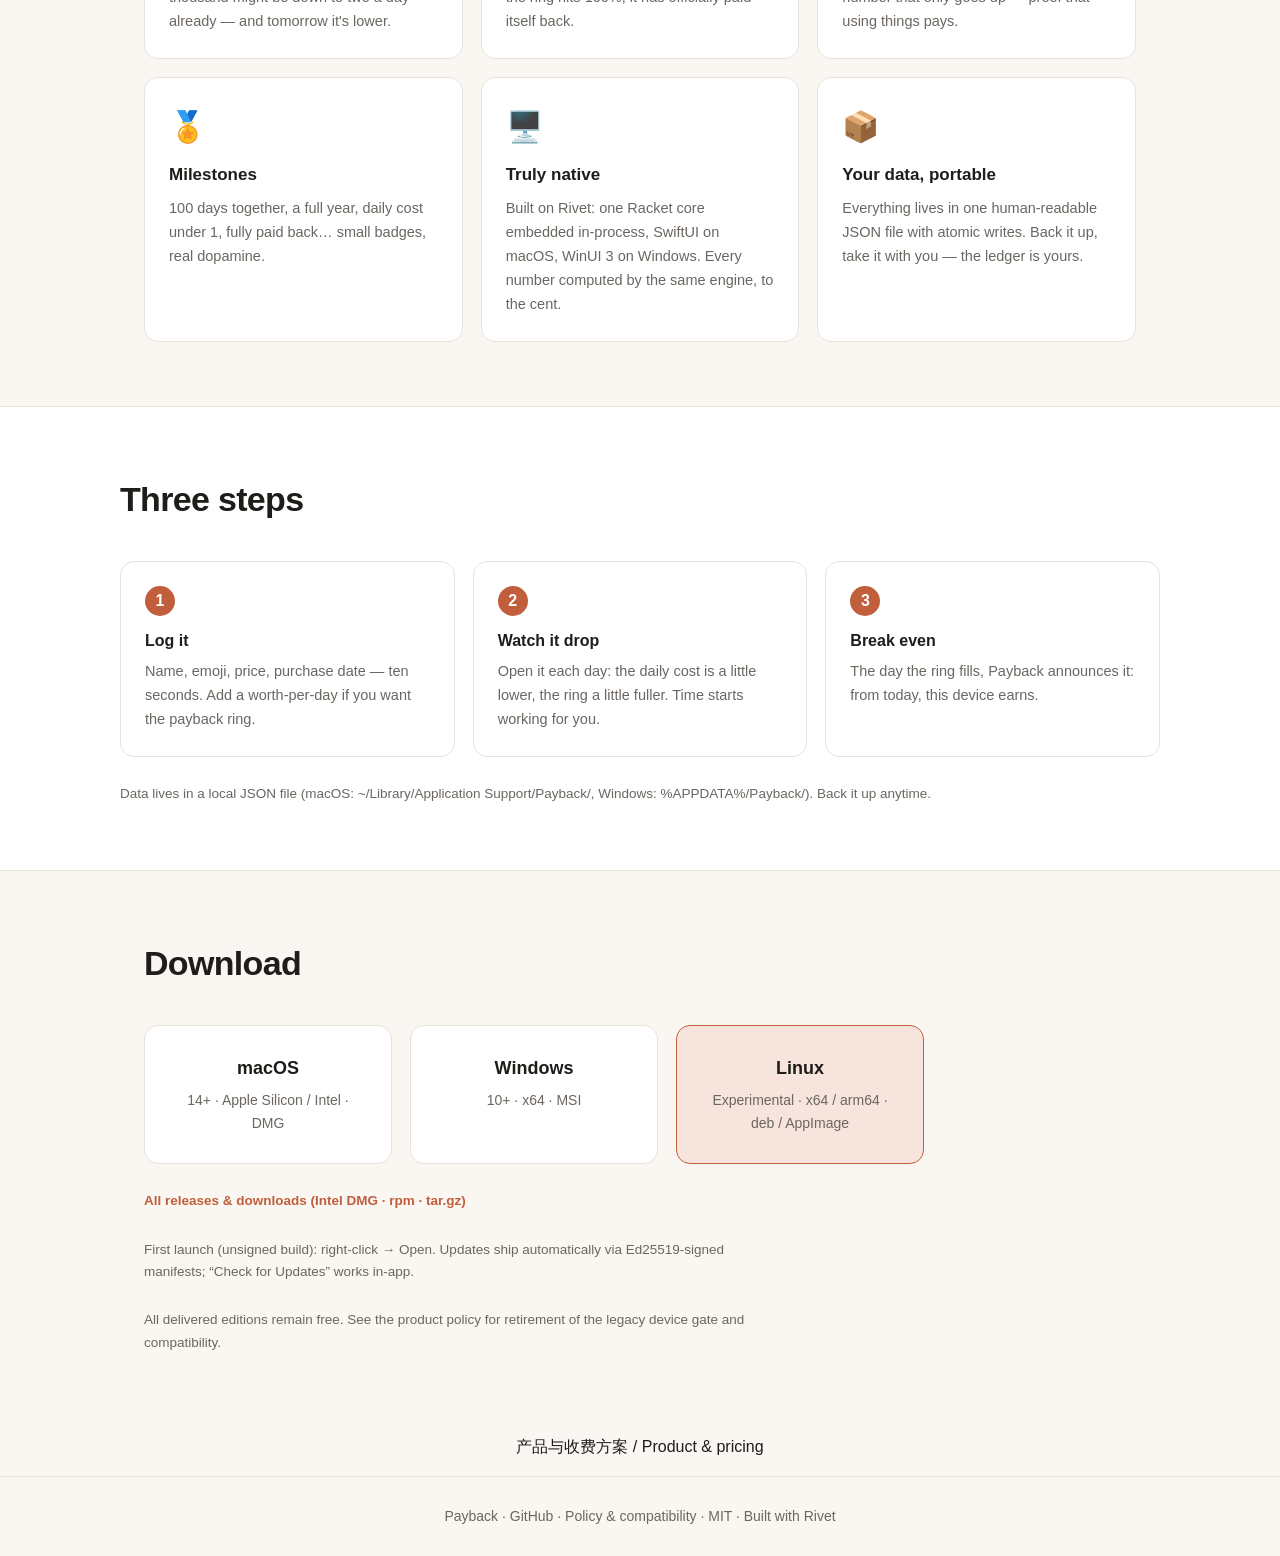
==== commit 5587e521: "docs: define launch pricing, free boundaries and commercial release gates" ====
--- a/site/index.html
+++ b/site/index.html
@@ -13,6 +13,15 @@
   })();
 </script>
 <link rel="stylesheet" href="styles.css">
+<script>
+var _hmt = _hmt || [];
+(function() {
+  var hm = document.createElement("script");
+  hm.src = "https://hm.baidu.com/hm.js?8e2445912635226bcba0c400bfb6079d";
+  var s = document.getElementsByTagName("script")[0];
+  s.parentNode.insertBefore(hm, s);
+})();
+</script>
 </head>
 <body>
 <header class="nav">
@@ -123,12 +132,13 @@
     </div>
     <p class="note"><a class="dl-all" href="https://github.com/turinglambdaai/payback/releases" data-i18n="download.all-releases">全部版本与历史下载（Intel DMG · rpm · tar.gz）</a></p>
     <p class="note" data-i18n="download.note">首次启动（未公证构建）：右键 → 打开。更新通过 Ed25519 签名清单自动推送，应用内「检查更新」随时可用。</p>
-    <p class="note pricing-note" data-i18n="download.pricing">当前版本完全免费。Pro 版（自定义里程碑、CSV 导出、多账本）规划中——<a href="https://github.com/turinglambdaai/payback/blob/main/PRICING.md">商业路径</a>公开可查。</p>
-  </section>
+    <p class="note pricing-note" data-i18n="download.pricing">所有已交付版本永久免费。旧版本的设备门禁正在退役，当前实现边界见产品政策。</p>
+  </section>
+<p style="text-align:center;padding:1rem"><a href="https://github.com/turinglambdaai/payback/blob/main/PRICING.md">产品与收费方案 / Product & pricing</a></p>
 </main>
 
 <footer class="footer">
-  <p>Payback · <a href="https://github.com/turinglambdaai/payback">GitHub</a> · <a href="https://github.com/turinglambdaai/payback/blob/main/PRICING.md" data-i18n="footer.pricing">定价与商业路径</a> · MIT · <span data-i18n="footer.built">基于 Rivet 构建</span></p>
+  <p>Payback · <a href="https://github.com/turinglambdaai/payback">GitHub</a> · <a href="https://github.com/turinglambdaai/payback/blob/main/PRICING.md" data-i18n="footer.pricing">产品政策与兼容</a> · MIT · <span data-i18n="footer.built">基于 Rivet 构建</span></p>
 </footer>
 
 <script>
@@ -203,8 +213,8 @@
     "dl.linux": "实验性 · x64 / arm64 · deb / AppImage",
     "download.all-releases": "全部版本与历史下载（Intel DMG · rpm · tar.gz）",
     "download.note": "首次启动（未公证构建）：右键 → 打开。更新通过 Ed25519 签名清单自动推送，应用内「检查更新」随时可用。",
-    "download.pricing": "当前版本完全免费。Pro 版（自定义里程碑、CSV 导出、多账本）规划中——商业路径公开可查。",
-    "footer.pricing": "定价与商业路径",
+    "download.pricing": "所有已交付版本永久免费。旧版本的设备门禁正在退役，当前实现边界见产品政策。",
+    "footer.pricing": "产品政策与兼容",
     "footer.built": "基于 Rivet 构建"
   };
   var en = {
@@ -234,8 +244,8 @@
     "dl.linux": "Experimental · x64 / arm64 · deb / AppImage",
     "download.all-releases": "All releases & downloads (Intel DMG · rpm · tar.gz)",
     "download.note": "First launch (unsigned build): right-click → Open. Updates ship automatically via Ed25519-signed manifests; “Check for Updates” works in-app.",
-    "download.pricing": "The current version is completely free. A Pro tier (custom milestones, CSV export, multiple ledgers) is planned — the commercial roadmap is public.",
-    "footer.pricing": "Pricing & roadmap",
+    "download.pricing": "All delivered editions remain free. See the product policy for retirement of the legacy device gate and compatibility.",
+    "footer.pricing": "Policy & compatibility",
     "footer.built": "Built with Rivet"
   };
   // language dropdown: unified family policy (explicit choice wins; otherwise browser locale)
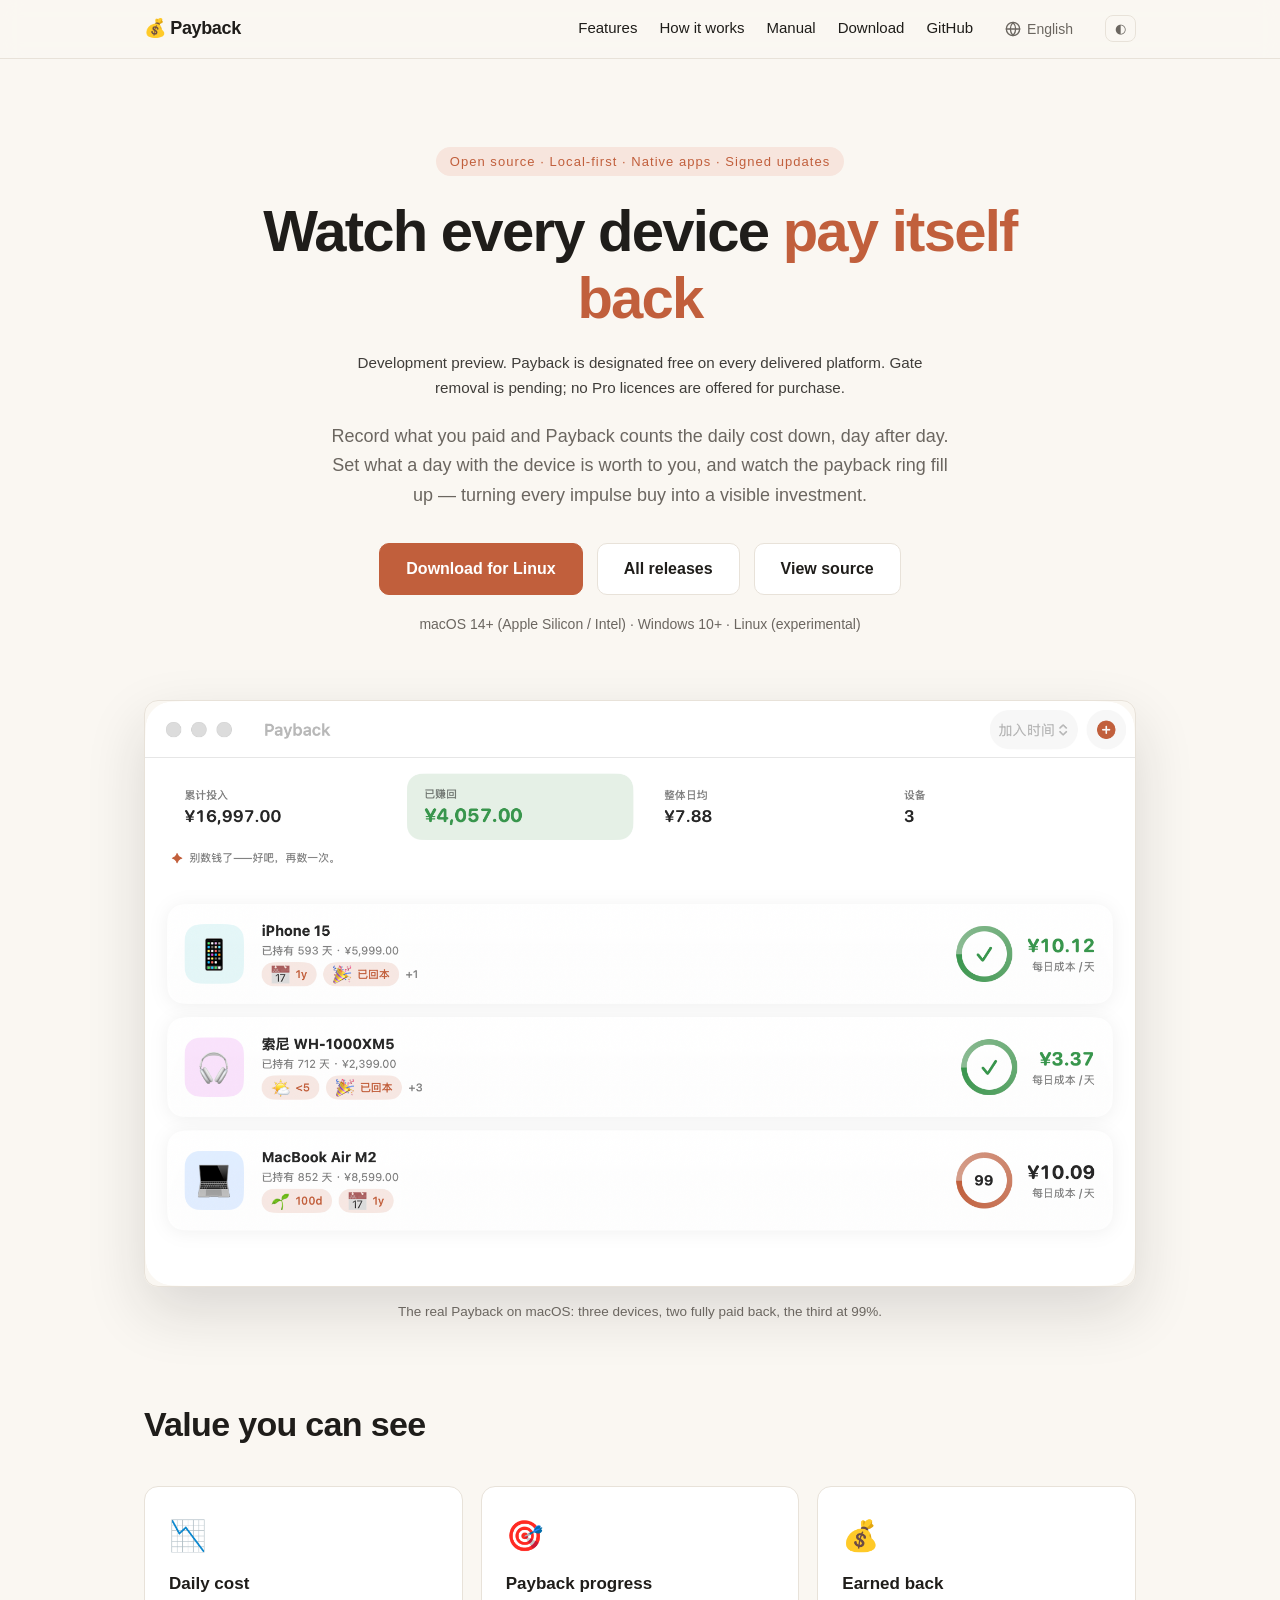
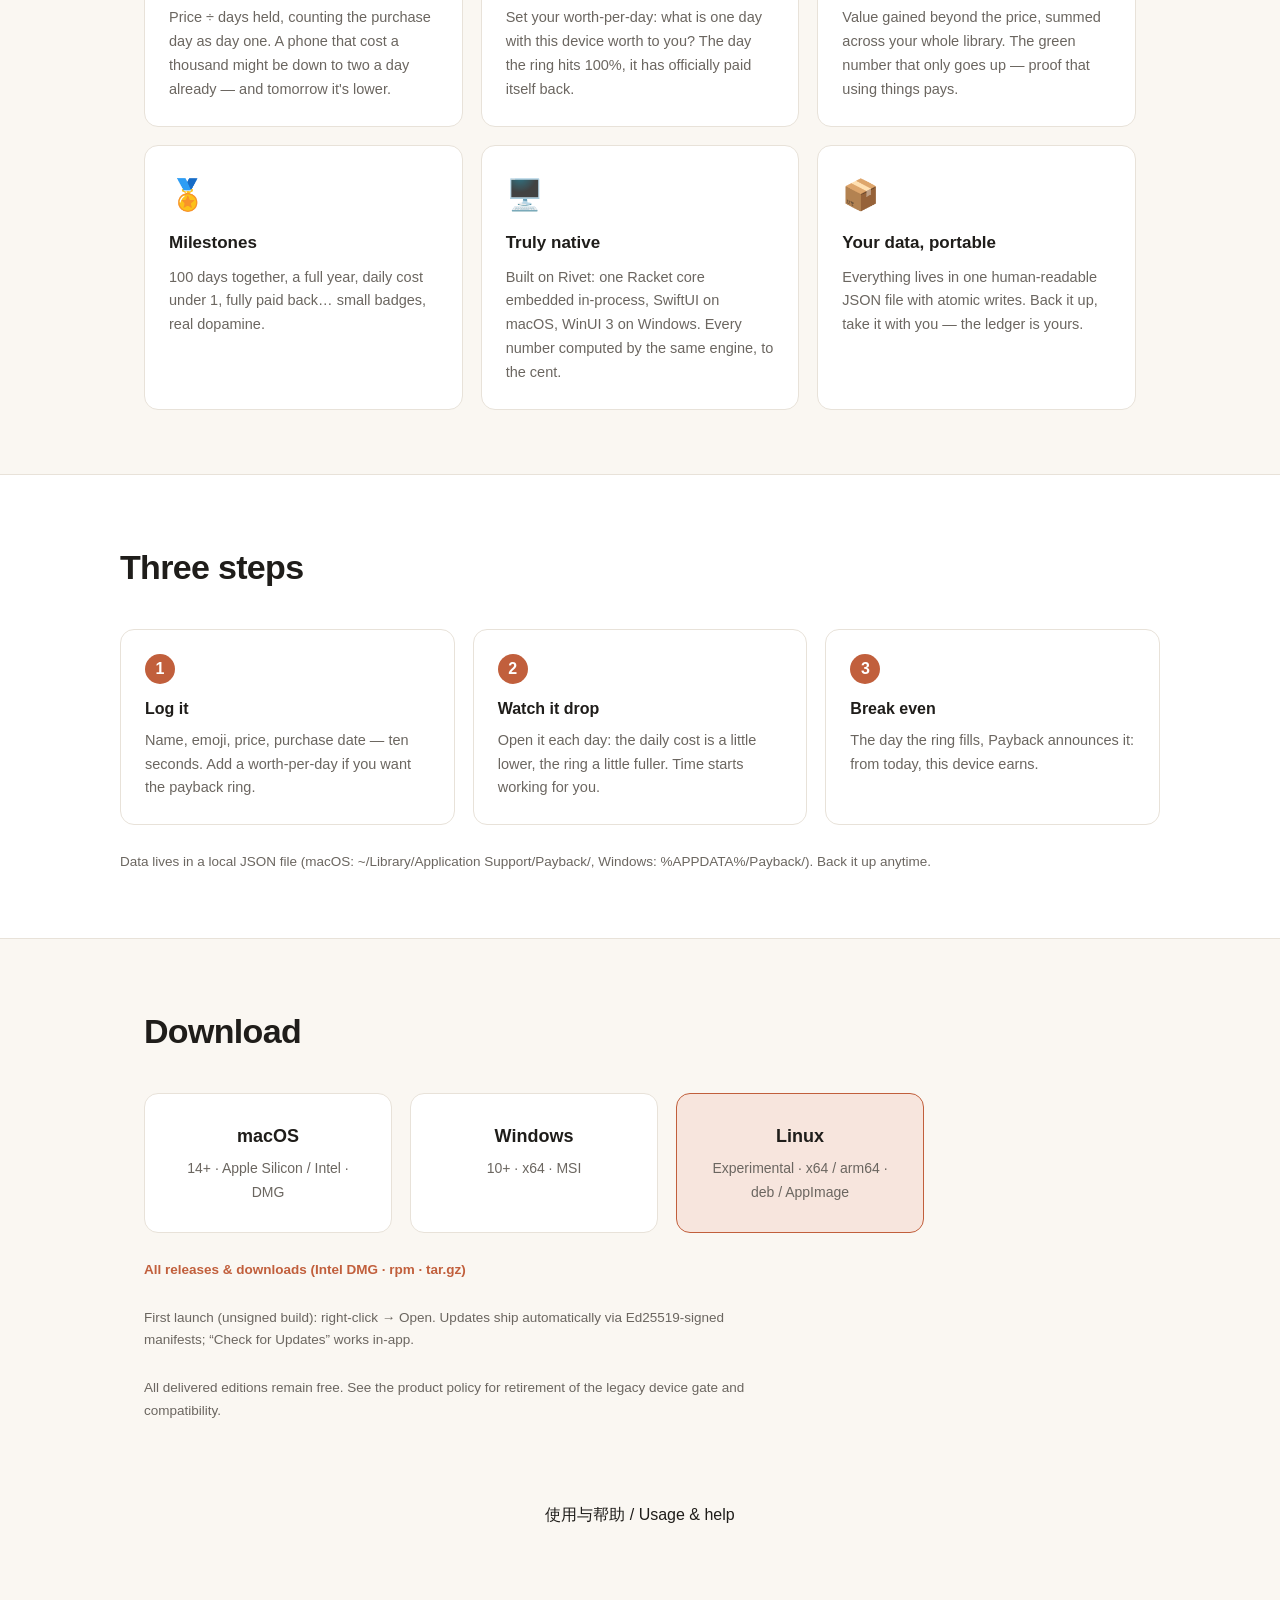
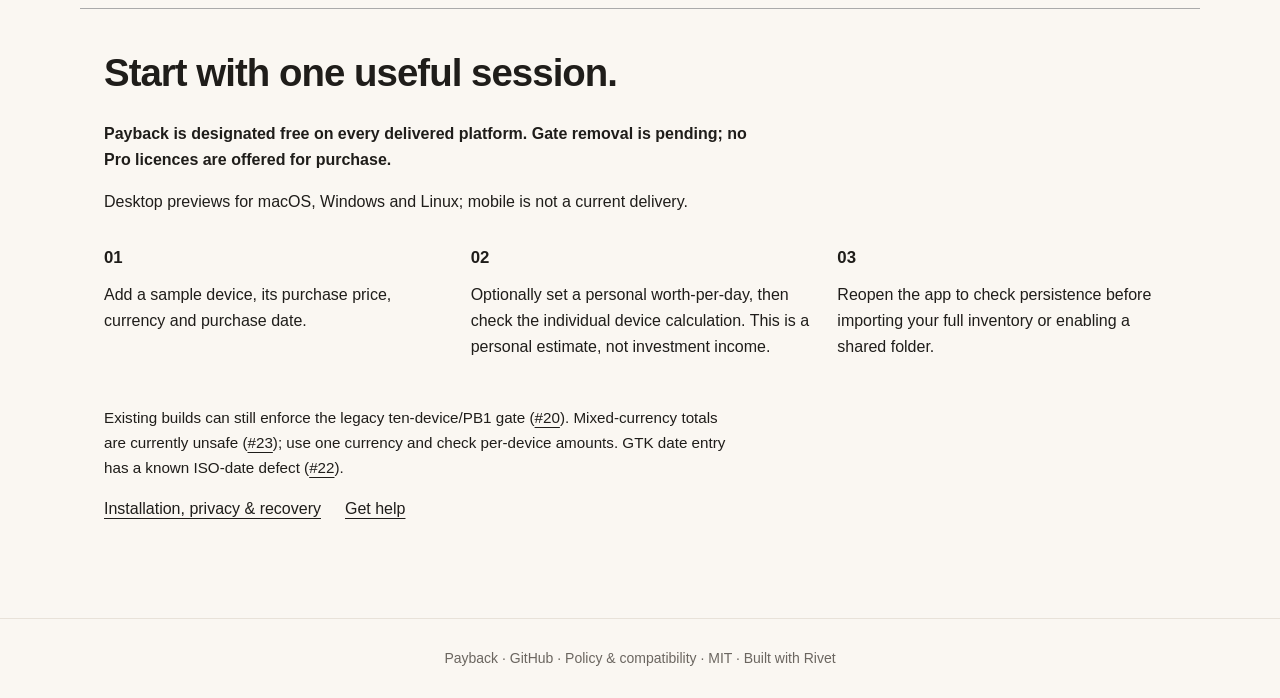
==== commit 07fa5a27: "docs: complete bilingual product homepage and user documentation Preserve concurrent runtime work an" ====
--- a/site/index.html
+++ b/site/index.html
@@ -22,6 +22,13 @@
   s.parentNode.insertBefore(hm, s);
 })();
 </script>
+<style id="product-start-style">
+.product-availability{font-size:.95rem;line-height:1.65;max-width:72ch;margin:18px 0;opacity:.85} .hero .product-availability{margin-left:auto;margin-right:auto}
+.product-start{max-width:1120px;margin:64px auto;padding:32px 24px;border-top:1px solid var(--border,#aaa);font:inherit;line-height:1.65}
+.product-start h2{font-size:clamp(1.7rem,3vw,2.4rem);letter-spacing:-.025em;margin:0 0 16px}.product-start h3{font-size:1.05rem;margin:0 0 10px}.product-start p{margin:0 0 16px;max-width:74ch}.product-start-grid{display:grid;grid-template-columns:repeat(3,minmax(0,1fr));gap:28px;margin:28px 0}.product-start a{text-decoration:underline;text-underline-offset:4px;overflow-wrap:anywhere}.product-start a:focus-visible{outline:2px solid currentColor;outline-offset:5px}.product-start .start-links{display:flex;gap:16px 24px;flex-wrap:wrap}.product-start .start-status{font-weight:600}.product-start .start-limits{font-size:.95em}
+html:lang(en) .reader-zh,html:lang(zh) .reader-en{display:none!important}@media(max-width:700px){.product-start{margin:40px auto;padding:24px 20px}.product-start-grid{grid-template-columns:1fr;gap:18px}}
+</style>
+<style>.lang-menu li.lang-choice{padding:0}.lang-menu .lang-choice button{display:block;width:100%;padding:8px 12px;border:0;background:transparent;color:inherit;font:inherit;text-align:left;cursor:pointer}.lang-menu .lang-choice button:focus-visible{outline:2px solid currentColor;outline-offset:-2px;border-radius:4px}</style>
 </head>
 <body>
 <header class="nav">
@@ -39,8 +46,8 @@
           <span id="current-lang-label">English</span>
         </button>
         <ul class="lang-menu">
-          <li onclick="setLanguage('en')">English</li>
-          <li onclick="setLanguage('zh')">简体中文</li>
+          <li class="lang-choice"><button type="button" onclick="setLanguage('en')">English</button></li>
+          <li class="lang-choice"><button type="button" onclick="setLanguage('zh')">简体中文</button></li>
         </ul>
       </div>
       <button class="theme-btn" id="theme-btn" type="button" aria-label="Toggle theme">◐</button>
@@ -52,6 +59,7 @@
   <section class="hero">
     <p class="eyebrow" data-i18n="hero.eyebrow">开源 · 本地优先 · 原生应用 · 签名自动更新</p>
     <h1><span data-i18n="hero.h1a">每一台设备，</span><span class="accent" data-i18n="hero.h1b">都在一天天回本</span></h1>
+<p class="reader-en product-availability" lang="en">Development preview. Payback is designated free on every delivered platform. Gate removal is pending; no Pro licences are offered for purchase.</p><p class="reader-zh product-availability" lang="zh">开发预览。Payback 的定位是已交付平台全部免费。旧限制移除尚待完成；不销售 Pro 授权。</p>
     <p class="sub" data-i18n="hero.sub">记下购买价格，Payback 帮你算每日使用成本——一天比一天便宜。再设定「这台设备一天值多少钱」的心理价位，回本进度条就会一天天走满。把每一次剁手，都变成一笔看得见的投资。</p>
     <div class="hero-actions">
       <a class="btn btn-primary" href="https://github.com/turinglambdaai/payback/releases/latest/download/payback-macos-arm64.dmg" data-i18n="hero.download-mac">下载 macOS 版</a>
@@ -134,11 +142,14 @@
     <p class="note" data-i18n="download.note">首次启动（未公证构建）：右键 → 打开。更新通过 Ed25519 签名清单自动推送，应用内「检查更新」随时可用。</p>
     <p class="note pricing-note" data-i18n="download.pricing">所有已交付版本永久免费。旧版本的设备门禁正在退役，当前实现边界见产品政策。</p>
   </section>
-<p style="text-align:center;padding:1rem"><a href="https://github.com/turinglambdaai/payback/blob/main/PRICING.md">产品与收费方案 / Product & pricing</a></p>
+<p style="text-align:center;padding:1rem"><a href="https://github.com/turinglambdaai/payback/blob/main/docs/USER-GUIDE.md">使用与帮助 / Usage & help</a></p>
+<section id="start-here" class="product-start" aria-label="Get started / 开始使用">
+<h2 class="reader-en " lang="en">Start with one useful session.</h2><h2 class="reader-zh " lang="zh">从一次有效使用开始。</h2><p class="reader-en start-status" lang="en">Payback is designated free on every delivered platform. Gate removal is pending; no Pro licences are offered for purchase.</p><p class="reader-zh start-status" lang="zh">Payback 的定位是已交付平台全部免费。旧限制移除尚待完成；不销售 Pro 授权。</p><p class="reader-en " lang="en">Desktop previews for macOS, Windows and Linux; mobile is not a current delivery.</p><p class="reader-zh " lang="zh">提供 macOS、Windows、Linux 桌面预览版；移动端尚未交付。</p><div class="product-start-grid"><article><h3 class="reader-en " lang="en">01</h3><h3 class="reader-zh " lang="zh">01</h3><p class="reader-en " lang="en">Add a sample device, its purchase price, currency and purchase date.</p><p class="reader-zh " lang="zh">添加示例设备，填写购买价格、币种和日期。</p></article><article><h3 class="reader-en " lang="en">02</h3><h3 class="reader-zh " lang="zh">02</h3><p class="reader-en " lang="en">Optionally set a personal worth-per-day, then check the individual device calculation. This is a personal estimate, not investment income.</p><p class="reader-zh " lang="zh">可设置每天愿意付出的价值，核对单个设备计算；这属于个人估算，不是投资收益。</p></article><article><h3 class="reader-en " lang="en">03</h3><h3 class="reader-zh " lang="zh">03</h3><p class="reader-en " lang="en">Reopen the app to check persistence before importing your full inventory or enabling a shared folder.</p><p class="reader-zh " lang="zh">重新打开应用确认保存结果，再录入完整设备库或启用共享文件夹。</p></article></div><p class="reader-en start-limits" lang="en">Existing builds can still enforce the legacy ten-device/PB1 gate (<a href="https://github.com/turinglambdaai/payback/issues/20">#20</a>). Mixed-currency totals are currently unsafe (<a href="https://github.com/turinglambdaai/payback/issues/23">#23</a>); use one currency and check per-device amounts. GTK date entry has a known ISO-date defect (<a href="https://github.com/turinglambdaai/payback/issues/22">#22</a>).</p><p class="reader-zh start-limits" lang="zh">已有构建仍可能执行旧版十设备/PB1 限制（<a href="https://github.com/turinglambdaai/payback/issues/20">#20</a>）。跨币种汇总目前不可靠（<a href="https://github.com/turinglambdaai/payback/issues/23">#23</a>），请保持同一币种并核对单设备金额。GTK 日期输入存在已知 ISO 日期缺陷（<a href="https://github.com/turinglambdaai/payback/issues/22">#22</a>）。</p><div class="start-links"><a class="reader-en" lang="en" href="https://github.com/turinglambdaai/payback/blob/main/docs/USER-GUIDE.md">Installation, privacy &amp; recovery</a><a class="reader-zh" lang="zh" href="https://github.com/turinglambdaai/payback/blob/main/docs/USER-GUIDE.zh-CN.md">安装、隐私与恢复</a><a href="https://github.com/turinglambdaai/payback/issues"><span class="reader-en " lang="en">Get help</span><span class="reader-zh " lang="zh">反馈与帮助</span></a></div>
+</section>
 </main>
 
 <footer class="footer">
-  <p>Payback · <a href="https://github.com/turinglambdaai/payback">GitHub</a> · <a href="https://github.com/turinglambdaai/payback/blob/main/PRICING.md" data-i18n="footer.pricing">产品政策与兼容</a> · MIT · <span data-i18n="footer.built">基于 Rivet 构建</span></p>
+  <p>Payback · <a href="https://github.com/turinglambdaai/payback">GitHub</a> · <a href="https://github.com/turinglambdaai/payback/blob/main/docs/USER-GUIDE.md" data-i18n="footer.pricing">产品政策与兼容</a> · MIT · <span data-i18n="footer.built">基于 Rivet 构建</span></p>
 </footer>
 
 <script>
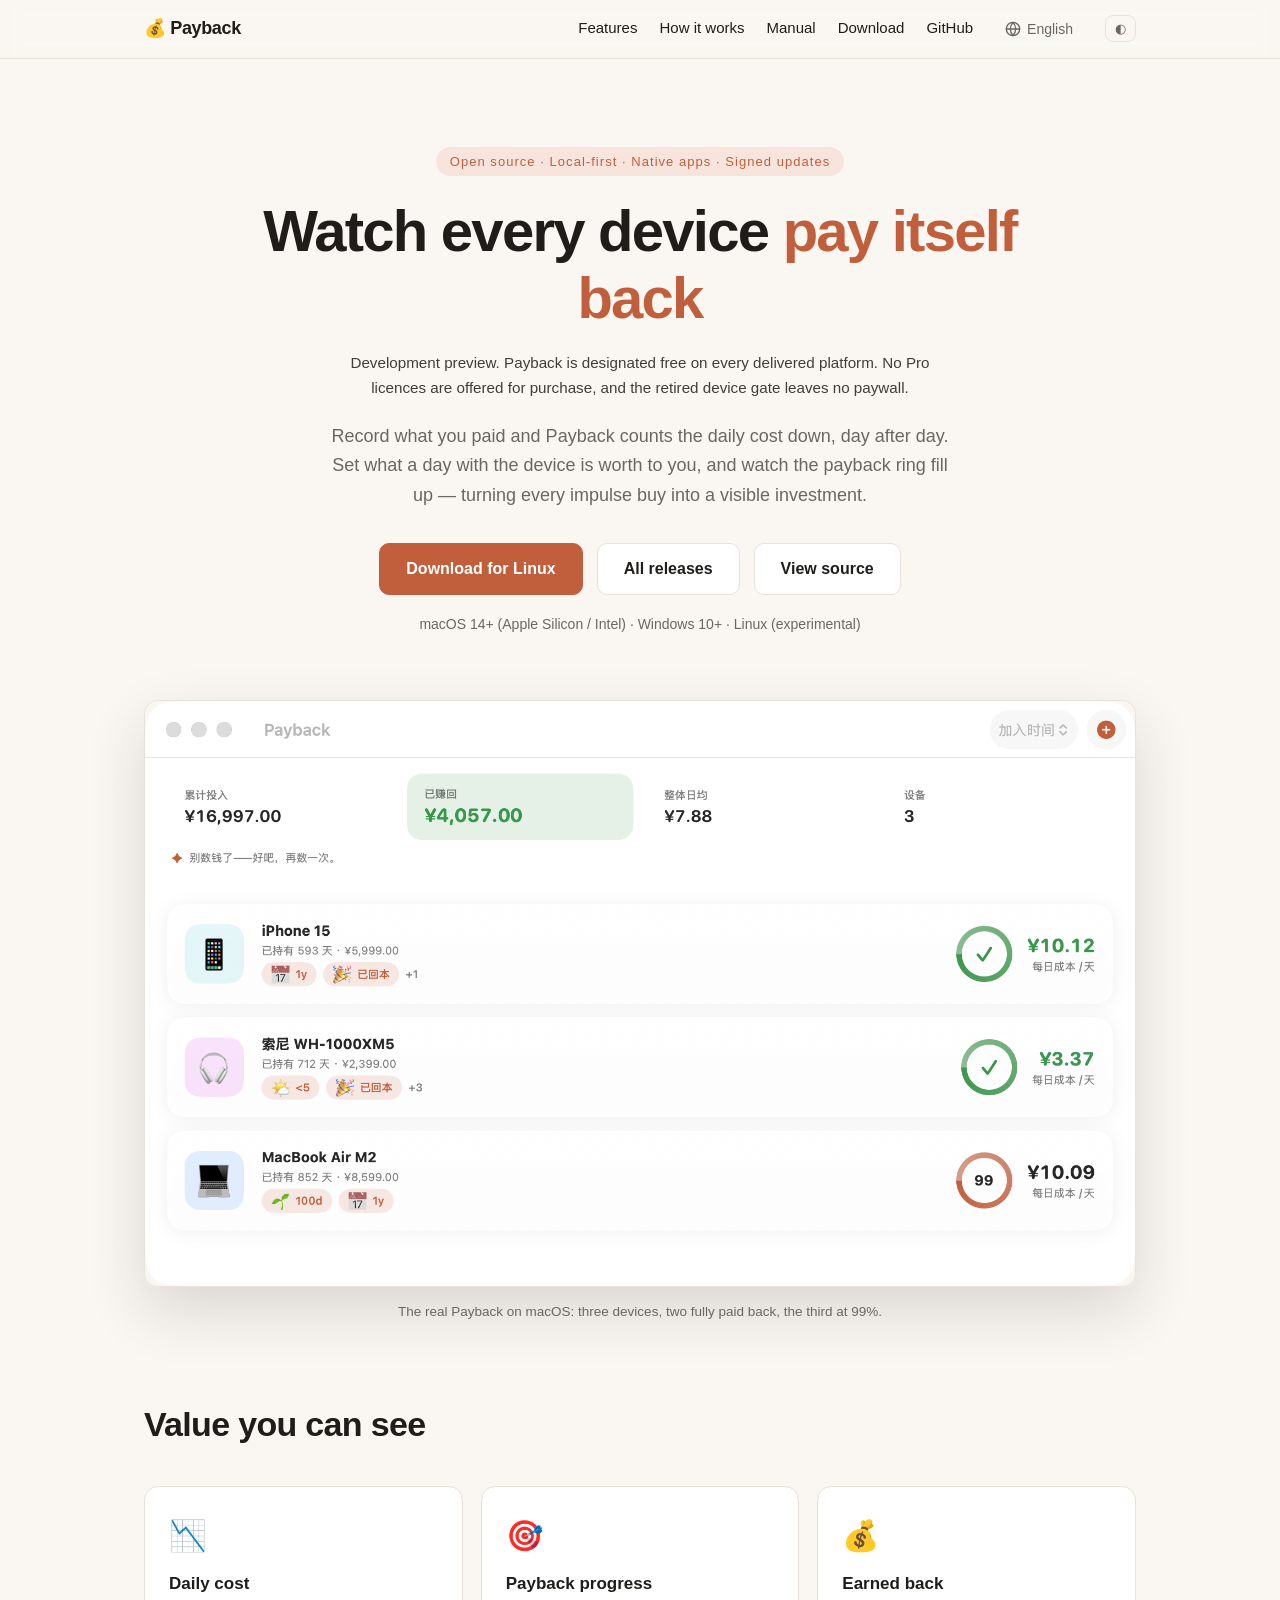
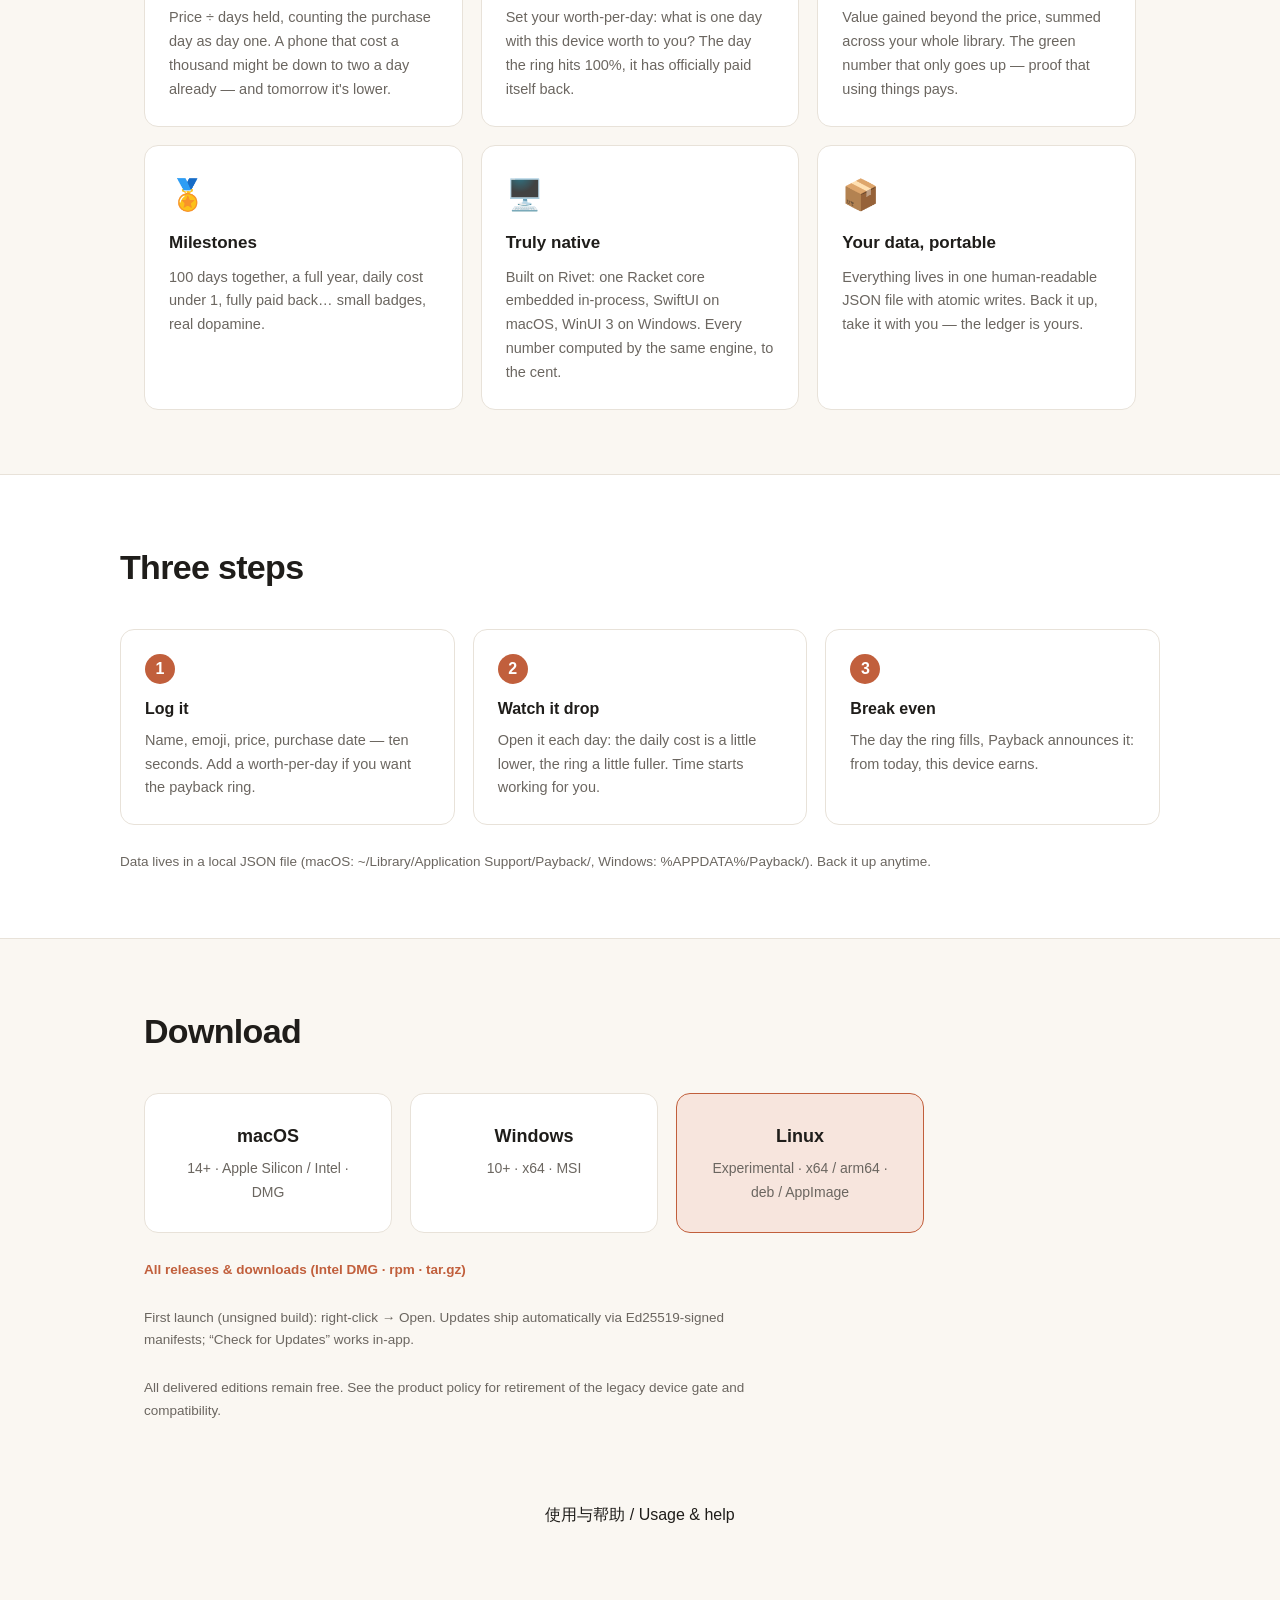
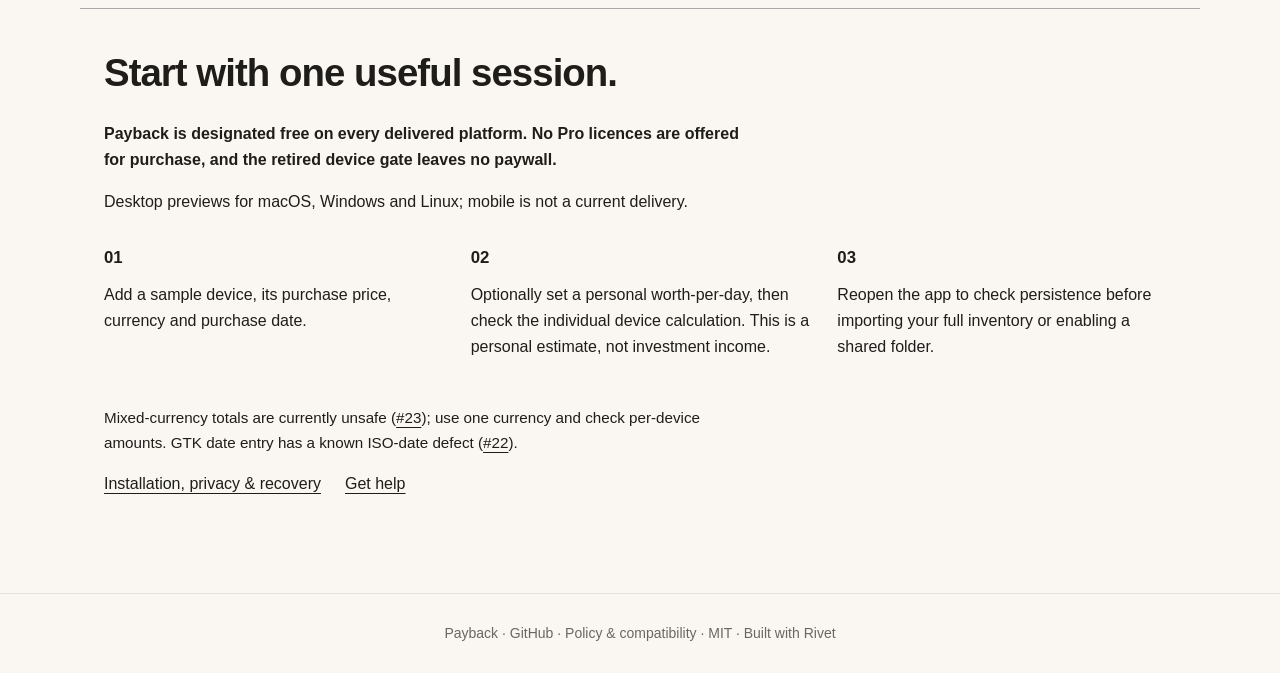
==== commit d936440b: "free product: retire the ten-device/PB1 gate on every host Decision 2026-10-auth-1 makes Payback fre" ====
--- a/site/index.html
+++ b/site/index.html
@@ -29,6 +29,9 @@
 html:lang(en) .reader-zh,html:lang(zh) .reader-en{display:none!important}@media(max-width:700px){.product-start{margin:40px auto;padding:24px 20px}.product-start-grid{grid-template-columns:1fr;gap:18px}}
 </style>
 <style>.lang-menu li.lang-choice{padding:0}.lang-menu .lang-choice button{display:block;width:100%;padding:8px 12px;border:0;background:transparent;color:inherit;font:inherit;text-align:left;cursor:pointer}.lang-menu .lang-choice button:focus-visible{outline:2px solid currentColor;outline-offset:-2px;border-radius:4px}</style>
+<style>
+@media(max-width:700px){.nav-inner{gap:12px}.nav-links{gap:10px;font-size:13px}.nav-links>a[href="#features"],.nav-links>a[href="#how"],.nav-links>a[href^="https://github.com/"]{display:none}.nav-links .lang-btn{padding:6px;font-size:12px}.brand{flex-shrink:0;white-space:nowrap}}
+</style>
 </head>
 <body>
 <header class="nav">
@@ -59,7 +62,7 @@
   <section class="hero">
     <p class="eyebrow" data-i18n="hero.eyebrow">开源 · 本地优先 · 原生应用 · 签名自动更新</p>
     <h1><span data-i18n="hero.h1a">每一台设备，</span><span class="accent" data-i18n="hero.h1b">都在一天天回本</span></h1>
-<p class="reader-en product-availability" lang="en">Development preview. Payback is designated free on every delivered platform. Gate removal is pending; no Pro licences are offered for purchase.</p><p class="reader-zh product-availability" lang="zh">开发预览。Payback 的定位是已交付平台全部免费。旧限制移除尚待完成；不销售 Pro 授权。</p>
+<p class="reader-en product-availability" lang="en">Development preview. Payback is designated free on every delivered platform. No Pro licences are offered for purchase, and the retired device gate leaves no paywall.</p><p class="reader-zh product-availability" lang="zh">开发预览。Payback 的定位是已交付平台全部免费。旧设备数限制已退役；不销售 Pro 授权。</p>
     <p class="sub" data-i18n="hero.sub">记下购买价格，Payback 帮你算每日使用成本——一天比一天便宜。再设定「这台设备一天值多少钱」的心理价位，回本进度条就会一天天走满。把每一次剁手，都变成一笔看得见的投资。</p>
     <div class="hero-actions">
       <a class="btn btn-primary" href="https://github.com/turinglambdaai/payback/releases/latest/download/payback-macos-arm64.dmg" data-i18n="hero.download-mac">下载 macOS 版</a>
@@ -144,7 +147,7 @@
   </section>
 <p style="text-align:center;padding:1rem"><a href="https://github.com/turinglambdaai/payback/blob/main/docs/USER-GUIDE.md">使用与帮助 / Usage & help</a></p>
 <section id="start-here" class="product-start" aria-label="Get started / 开始使用">
-<h2 class="reader-en " lang="en">Start with one useful session.</h2><h2 class="reader-zh " lang="zh">从一次有效使用开始。</h2><p class="reader-en start-status" lang="en">Payback is designated free on every delivered platform. Gate removal is pending; no Pro licences are offered for purchase.</p><p class="reader-zh start-status" lang="zh">Payback 的定位是已交付平台全部免费。旧限制移除尚待完成；不销售 Pro 授权。</p><p class="reader-en " lang="en">Desktop previews for macOS, Windows and Linux; mobile is not a current delivery.</p><p class="reader-zh " lang="zh">提供 macOS、Windows、Linux 桌面预览版；移动端尚未交付。</p><div class="product-start-grid"><article><h3 class="reader-en " lang="en">01</h3><h3 class="reader-zh " lang="zh">01</h3><p class="reader-en " lang="en">Add a sample device, its purchase price, currency and purchase date.</p><p class="reader-zh " lang="zh">添加示例设备，填写购买价格、币种和日期。</p></article><article><h3 class="reader-en " lang="en">02</h3><h3 class="reader-zh " lang="zh">02</h3><p class="reader-en " lang="en">Optionally set a personal worth-per-day, then check the individual device calculation. This is a personal estimate, not investment income.</p><p class="reader-zh " lang="zh">可设置每天愿意付出的价值，核对单个设备计算；这属于个人估算，不是投资收益。</p></article><article><h3 class="reader-en " lang="en">03</h3><h3 class="reader-zh " lang="zh">03</h3><p class="reader-en " lang="en">Reopen the app to check persistence before importing your full inventory or enabling a shared folder.</p><p class="reader-zh " lang="zh">重新打开应用确认保存结果，再录入完整设备库或启用共享文件夹。</p></article></div><p class="reader-en start-limits" lang="en">Existing builds can still enforce the legacy ten-device/PB1 gate (<a href="https://github.com/turinglambdaai/payback/issues/20">#20</a>). Mixed-currency totals are currently unsafe (<a href="https://github.com/turinglambdaai/payback/issues/23">#23</a>); use one currency and check per-device amounts. GTK date entry has a known ISO-date defect (<a href="https://github.com/turinglambdaai/payback/issues/22">#22</a>).</p><p class="reader-zh start-limits" lang="zh">已有构建仍可能执行旧版十设备/PB1 限制（<a href="https://github.com/turinglambdaai/payback/issues/20">#20</a>）。跨币种汇总目前不可靠（<a href="https://github.com/turinglambdaai/payback/issues/23">#23</a>），请保持同一币种并核对单设备金额。GTK 日期输入存在已知 ISO 日期缺陷（<a href="https://github.com/turinglambdaai/payback/issues/22">#22</a>）。</p><div class="start-links"><a class="reader-en" lang="en" href="https://github.com/turinglambdaai/payback/blob/main/docs/USER-GUIDE.md">Installation, privacy &amp; recovery</a><a class="reader-zh" lang="zh" href="https://github.com/turinglambdaai/payback/blob/main/docs/USER-GUIDE.zh-CN.md">安装、隐私与恢复</a><a href="https://github.com/turinglambdaai/payback/issues"><span class="reader-en " lang="en">Get help</span><span class="reader-zh " lang="zh">反馈与帮助</span></a></div>
+<h2 class="reader-en " lang="en">Start with one useful session.</h2><h2 class="reader-zh " lang="zh">从一次有效使用开始。</h2><p class="reader-en start-status" lang="en">Payback is designated free on every delivered platform. No Pro licences are offered for purchase, and the retired device gate leaves no paywall.</p><p class="reader-zh start-status" lang="zh">Payback 的定位是已交付平台全部免费。旧设备数限制已退役；不销售 Pro 授权。</p><p class="reader-en " lang="en">Desktop previews for macOS, Windows and Linux; mobile is not a current delivery.</p><p class="reader-zh " lang="zh">提供 macOS、Windows、Linux 桌面预览版；移动端尚未交付。</p><div class="product-start-grid"><article><h3 class="reader-en " lang="en">01</h3><h3 class="reader-zh " lang="zh">01</h3><p class="reader-en " lang="en">Add a sample device, its purchase price, currency and purchase date.</p><p class="reader-zh " lang="zh">添加示例设备，填写购买价格、币种和日期。</p></article><article><h3 class="reader-en " lang="en">02</h3><h3 class="reader-zh " lang="zh">02</h3><p class="reader-en " lang="en">Optionally set a personal worth-per-day, then check the individual device calculation. This is a personal estimate, not investment income.</p><p class="reader-zh " lang="zh">可设置每天愿意付出的价值，核对单个设备计算；这属于个人估算，不是投资收益。</p></article><article><h3 class="reader-en " lang="en">03</h3><h3 class="reader-zh " lang="zh">03</h3><p class="reader-en " lang="en">Reopen the app to check persistence before importing your full inventory or enabling a shared folder.</p><p class="reader-zh " lang="zh">重新打开应用确认保存结果，再录入完整设备库或启用共享文件夹。</p></article></div><p class="reader-en start-limits" lang="en">Mixed-currency totals are currently unsafe (<a href="https://github.com/turinglambdaai/payback/issues/23">#23</a>); use one currency and check per-device amounts. GTK date entry has a known ISO-date defect (<a href="https://github.com/turinglambdaai/payback/issues/22">#22</a>).</p><p class="reader-zh start-limits" lang="zh">跨币种汇总目前不可靠（<a href="https://github.com/turinglambdaai/payback/issues/23">#23</a>），请保持同一币种并核对单设备金额。GTK 日期输入存在已知 ISO 日期缺陷（<a href="https://github.com/turinglambdaai/payback/issues/22">#22</a>）。</p><div class="start-links"><a class="reader-en" lang="en" href="https://github.com/turinglambdaai/payback/blob/main/docs/USER-GUIDE.md">Installation, privacy &amp; recovery</a><a class="reader-zh" lang="zh" href="https://github.com/turinglambdaai/payback/blob/main/docs/USER-GUIDE.zh-CN.md">安装、隐私与恢复</a><a href="https://github.com/turinglambdaai/payback/issues"><span class="reader-en " lang="en">Get help</span><span class="reader-zh " lang="zh">反馈与帮助</span></a></div>
 </section>
 </main>
 
